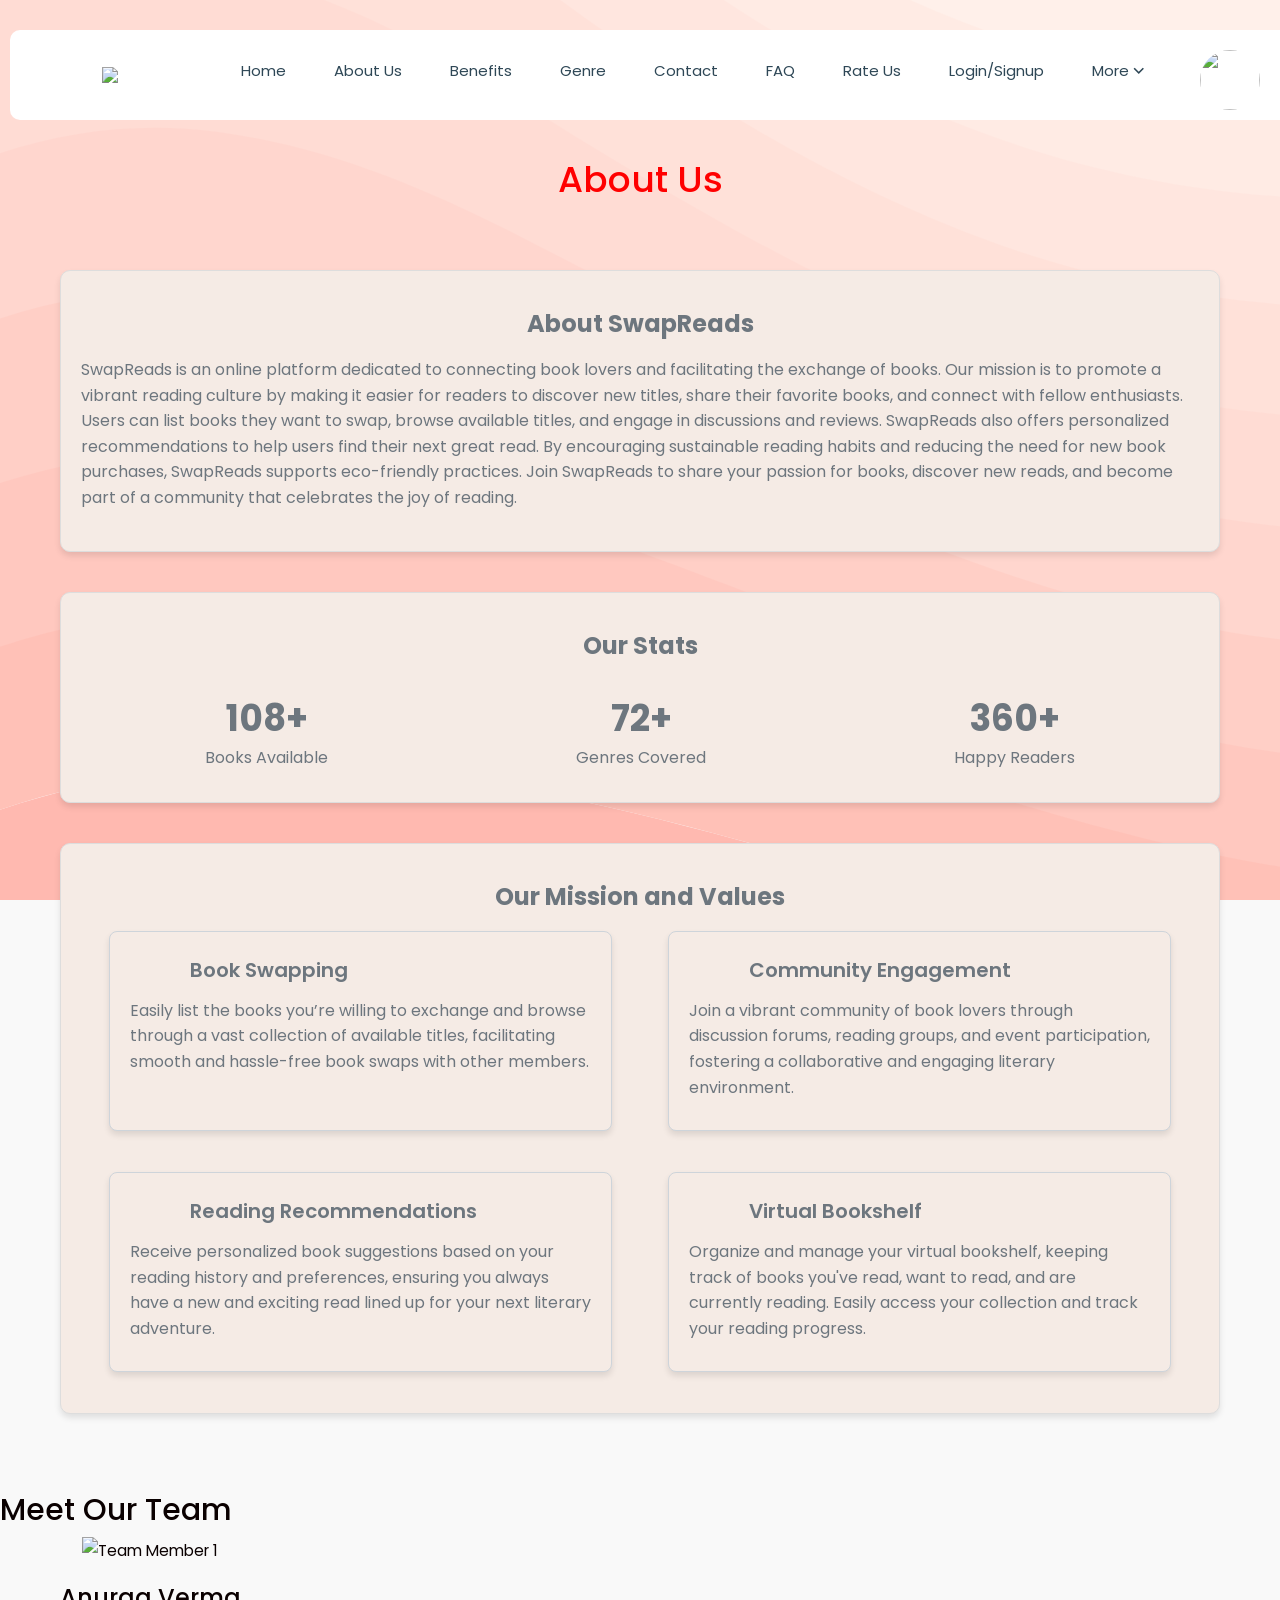
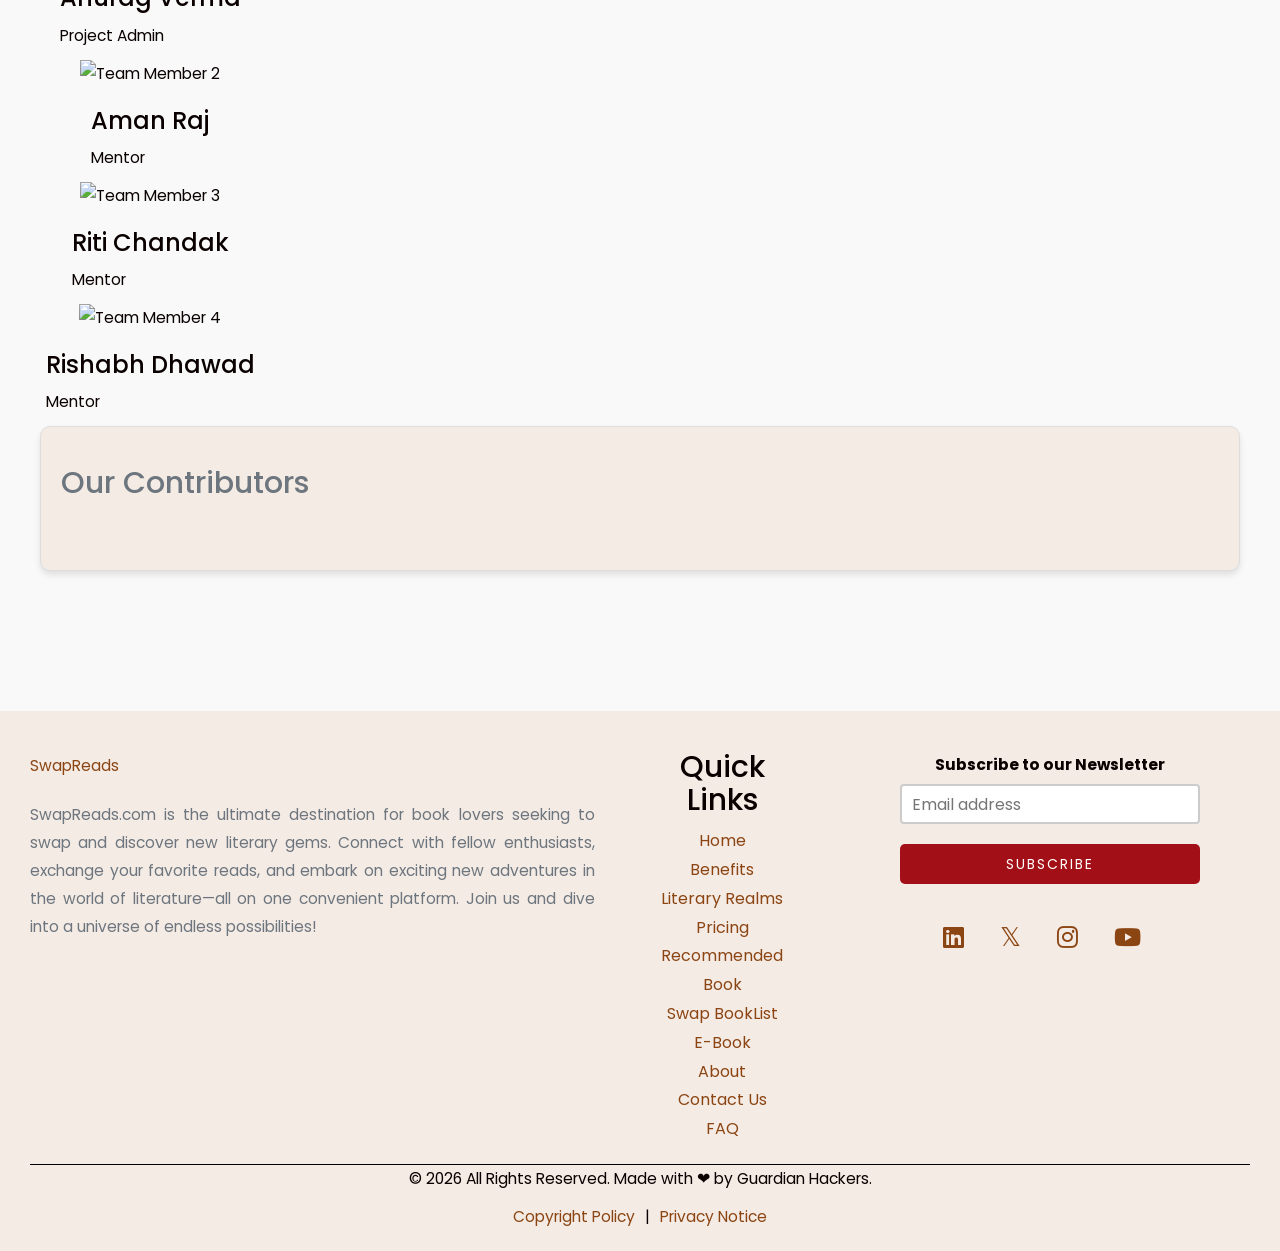
==== assets/html/about.html @ 1189ae85 "Merge branch 'anuragverma108:main' into fix" ====
<!DOCTYPE html>
<html lang="en">

<head>
  <meta charset="UTF-8">
  <meta name="viewport" content="width=device-width, initial-scale=1.0">
  <link rel="icon" type="image/png" sizes="32x32" href="../favicon_package_v0.16/favicon-32x32.png">
  <link rel="icon" type="image/png" sizes="16x16" href="../favicon_package_v0.16/favicon-16x16.png">
  <link rel="stylesheet" href="https://maxcdn.bootstrapcdn.com/bootstrap/3.4.1/css/bootstrap.min.css" />
  <link href="https://fonts.googleapis.com/css2?family=Philosopher:wght@400;700&family=Poppins:wght@400;500;600&display=swap" rel="stylesheet" />
  <link rel="stylesheet" href="assets/css/test-style.css">
  <link rel="apple-touch-icon" sizes="180x180" href="../favicon_package_v0.16/apple-touch-icon.png">
  <link rel="icon" type="image/png" sizes="32x32" href="../favicon_package_v0.16/favicon-32x32.png">
  <link rel="icon" type="image/png" sizes="16x16" href="../favicon_package_v0.16/favicon-16x16.png">
  <link rel="manifest" href="../favicon_package_v0.16/site.webmanifest">
  <link rel="mask-icon" href="../favicon_package_v0.16/safari-pinned-tab.svg" color="#5bbad5">
  <link rel="stylesheet" href="https://cdnjs.cloudflare.com/ajax/libs/font-awesome/6.0.0-beta3/css/all.min.css">
  <!-- <link rel="stylesheet" href="../css/login.css" /> -->
  <link rel="stylesheet" href="../css/style.css">

  <link rel="stylesheet" href="../css/aboutus.css">
  <link href="https://fonts.googleapis.com/icon?family=Material+Icons" rel="stylesheet">

  <link rel="stylesheet" href="./assets/css/MenuClick.css">

  <script src="https://maxcdn.bootstrapcdn.com/bootstrap/3.4.1/js/bootstrap.min.js"></script>
  <script src="../js/script.js" defer></script>
  <script src="../js/scroll-reveal.js"></script>
  <script type="module" src="https://unpkg.com/ionicons@5.5.2/dist/ionicons/ionicons.esm.js"></script>
  <script nomodule src="https://unpkg.com/ionicons@5.5.2/dist/ionicons/ionicons.js"></script>
  <link rel="stylesheet" href="../css/styles.css">
  <title>About Us</title>
  
  <style>
    body {
      font-family: 'Poppins', sans-serif;
      background-color: #f9f9f9;

      color: #0a0000;

      /* color: #f5f1f1; */

      margin: 0;
      padding: 0;
    }

    .container {
      max-width: 1200px;
      margin: 0 auto;
      padding: 20px;
    }

    .about {
      background-color: var(--seashell);
      border-radius: 10px;
      box-shadow: 0 4px 6px rgba(0, 0, 0, 0.1);
      border: 1px solid #ddd;
      padding: 20px;
      margin-bottom: 40px;
    }

    .about h2 {
      color: var(--sonic-silver);
      font-size: 24px;
      font-weight: bold;
      margin-bottom: 20px;
      text-align: center;
    }

    .about p {
      color: var(--sonic-silver);
      font-size: 16px;
      line-height: 1.6;
      margin-bottom: 20px;
    }

    .stats-box {
      background-color: var(--seashell);
      border-radius: 10px;
      box-shadow: 0 4px 6px rgba(0, 0, 0, 0.1);
      border: 1px solid #ddd;
      padding: 20px;
      margin-bottom: 40px;
    }

    .stats-box h2 {
      color: var(--sonic-silver);
      font-size: 24px;
      font-weight: bold;
      margin-bottom: 20px;
      text-align: center;
    }

    .stats {
      display: flex;
      justify-content: space-around;
      margin-top: 20px;
    }

    .stat {

      text-align: center;
    }

    .stat h3 {
      color: var(--sonic-silver);
      font-size: 36px;
      font-weight: bold;
      margin-bottom: 5px;
    }

    .stat p {
      color: var(--sonic-silver);
      font-size: 16px;
    }

    .mission-values {
      background-color: var(--seashell);
      border-radius: 10px;
      box-shadow: 0 4px 6px rgba(0, 0, 0, 0.1);
      border: 1px solid #ddd;
      padding: 20px;
      margin-bottom: 40px;
    }

    .mission-values h2 {
      color: var(--sonic-silver);
      font-size: 24px;
      font-weight: bold;
      margin-bottom: 20px;
      text-align: center;
    }

    .about-us-heading {
      text-align: center;
      margin-bottom: 5rem;
      margin-top: 160px;
      /* Adjust this value to position it below the header */
      color: red;

    }


    .about-us-block {
      display: flex;
      justify-content: space-around;
      margin-top: 20px;
    }

    .about-us-community,
    .about-us-product,
    .about-us-event,
    .about-us-location {
      background-color: var(--seashell);
      border: 1px solid rgba(206, 212, 218, 1);
      border-radius: 8px;
      padding: 20px;
      width: 45%;
      box-shadow: 0 4px 6px rgba(0, 0, 0, 0.1);
      margin-bottom: 21px;
    }

    .about-us-blk-text {
      color: var(--sonic-silver);
      font-size: 20px;
      font-weight: 600;
      margin-bottom: 10px;
    }

    .about-us-blk-para {
      color: var(--sonic-silver);
      font-size: 16px;
      line-height: 1.6;
    }
    .switch-label {
    /* right: 0.5rem; */
    left: 8.0rem;
    top: 0.5rem;
    position: relative;
    width: 40px;
    height: 30px;
    background-color: #ccc;
    border-radius: 20px;
    cursor: pointer;
    display: flex;
    align-items: center;
    justify-content: center;
    padding: 0 5px;
    box-shadow: 0 4px 6px rgba(0, 0, 0, 0.1);
    transition: background-color 0.5s ease;
    }
    .switch-label .sun-icon,
    .switch-label .moon-icon {
      font-size: 19spx;
      position: absolute;
      cursor: pointer;
      top: 50%;
      transform: translateY(-50%);
      transition: opacity 0.5s ease, color 0.5s ease;
    }

    .switch-label .sun-icon {
      color: #f39c12;
      left: 2px;
    }

    .switch-label .moon-icon {
      color: #bdc3c7;
      opacity: 0;
      left: 5px;
    }

    /* Switch Button */
    .switch-button {
      position: absolute;
      top: 3px;
      left: 3px;
      width: 25px;
      height: 25px;
      background-color: #fff;
      border-radius: 50%;
      box-shadow: 0 4px 8px rgba(0, 0, 0, 0.15);
      transition: transform 0.5s ease, background-color 0.5s ease;
    }

    /* Checkbox Checked State */
    .switch-checkbox:checked+.switch-label {
      background-color: #34495e;
    }

    .switch-checkbox:checked+.switch-label .sun-icon {
      opacity: 0;
    }

    .switch-checkbox:checked+.switch-label .moon-icon {
      opacity: 1;
    }

    .switch-checkbox:checked+.switch-label .switch-button {
      transform: translateX(13px);
      /* background-color: #34495e; */
    }

    .team-member{
      width: 300px;
      display: flex;
      flex-direction: column;
      align-items: center;
      justify-content: center;
      
    }

    #progressBar {
      position: fixed;
      top: 0;
      left: 0;
      width: 0%;
      height: 5px;
      background-color: #ff2525;
      z-index: 99;
    }
   
    .action .profile img {
    position: absolute;
    top: 0;
    left: 0;
    width: 100%;
    height: 100%;
    object-fit: cover;
    z-index: 1;
}
* {
    margin: 0;
    padding: 0;
    font-family: "Poppins", sans-serif;
}
.action .profile {
    position: relative;
    width: 60px;
    height: 60px;
    border-radius: 50%;
    overflow: hidden;
    cursor: pointer;
}


  </style>
</head>

<body>


  <header class="header header-anim" data-header>

    <div class="container">

      <nav class="navbar nav_activated" data-navbar>

        <ul class="navbar-list">
          <a href="../../index.html" onclick="lenis.scrollTo('index.html');" class="logo" style="display:flex;">
            <img src="../images/final.png" class="logopic" style="width:100px;">
          </a>
            <li class="navbar-item">
              <a href="../../index.html" class="navbar-link" data-nav-link><i class="ri-home-fill"></i> Home</a>
            </li>
            <li class="navbar-item">
              <a href="./about.html"  class="navbar-link" data-nav-link><i
                  class="ri-home-fill"></i> About Us </a>
            </li>
            <li class="navbar-item">
              <a href="../../index.html#benefits" class="navbar-link" data-nav-link><i class="ri-bar-chart-fill"></i>
                Benefits</a>
            </li>

            <li class="navbar-item">
              <a href="../../index.html#genre" onclick="lenis.scrollTo('#genre')" class="navbar-link" data-nav-link><i
                  class="ri-bar-chart-fill"></i> Genre</a>

            </li>

            <li class="navbar-item">
              <a href="../../index.html#contact" onclick="lenis.scrollTo('#contact')" class="navbar-link"
                data-nav-link><i class="ri-customer-service-2-fill"></i> Contact</a>
            </li>
            <li class="navbar-item">
              <a href="../../index.html#faq" onclick="lenis.scrollTo('#contact')" class="navbar-link"
                data-nav-link><i class="ri-customer-service-2-fill"></i> FAQ</a>
            </li>

            <li class="navbar-item">
              <a href="rate.html" onclick="openRateUsModal(); return false;" class="navbar-link">Rate Us</a>
            </li>
            <li class="navbar-item" id="logout-r">
              <a href="../html/login.html" class="navbar-link">Login/Signup</a>
            </li>


            <li class="navbar-item dropdown" id="more-dropdown">
              <a href="#" class="navbar-link" id="more-link">More
                <svg class="dropdown-arrow" xmlns="http://www.w3.org/2000/svg" width="1.3em" height="1.3em"
                  viewBox="0 0 24 24">
                  <path fill="currentcolor" d="m12 13.171l4.95-4.95l1.414 1.415L12 16L5.636 9.636L7.05 8.222z" />
                </svg></a>
              <div class="dropdown-menu" id="dropdown-menu">

                <ul class="dropdown-menu-list">
                  <li class="dropdown-menu-item">
                    <a href="../../index.html#chapters" onclick="lenis.scrollTo('#chapters')" class="navbar-link"
                      data-nav-link><i class="ri-medal-fill"></i> Literary Realms</a>
                  </li>
                  <li class="dropdown-menu-item">
                    <a href="../../index.html#pricing" onclick="lenis.scrollTo('#pricing')" class="navbar-link"
                      data-nav-link><i class="ri-price-tag-3-fill"></i> Pricing</a>
                  </li>
                  <li class="dropdown-menu-item">
                    <a href="addremovebook.html" class="navbar-link">Booklist for Swapping</a>
                  </li>
                  <li class="dropdown-menu-item">
                    <a href="book_recommend.html" class="navbar-link" data-nav-link>
                      <i class="ri-customer-service-2-fill"></i> Book Recommendation
                    </a>
                  </li>
                  <li class="dropdown-menu-item">
                    <a href="freeBooks.html" onclick="lenis.scrollTo('#E-books')" class="navbar-link" data-nav-link><i
                        class="ri-price-tag-3-fill"></i>Free E-books</a>
                  </li>
                  <li class="dropdown-menu-item">
                    <a href="./read_later.html" class="navbar-link" data-nav-link><i class="ri-price-tag-3-fill"></i>Read Later</a>
                  </li>
                  <li class="dropdown-menu-item">
                    <a href="about.html" class="navbar-link">About</a>
                  </li>
                </ul>
              </div>
            </li>
            <!-- <div class="action">
              <div class="profile" onclick="menuToggle();">
                <img src="../images/avatar.jpg">
              </div> -->
              <!-- <div class="menu">
                <h3>XYZ<br /><span>Book Lover</span></h3>
                <ul>
                  <li>
                    <img src="./assets/images/user.jpg" /><a href="#">My profile</a>
                  </li>
                  <li>
                    <img src="./assets/images/edit profile.jpg" /><a href="#">Edit profile</a>
                  </li>
                  <li>
                    <img src="./assets/images/inbox.png" /><a href="#">Inbox</a>
                  </li>
                  <li>
                    <img src="./assets/images/settings.png" /><a href="#">Setting</a>
                  </li>
                  <li><img src="./assets/images/help.png" /><a href="#">Help</a></li> -->
                  <!-- <li>
                    <img src="./assets/images/logout.png" /><a href="#">Logout</a>
                  </li>
                </ul>
                </div>
                </div>
                <script>
                  function menuToggle() {
                    const toggleMenu = document.querySelector(".menu");
                    toggleMenu.classList.toggle("active");
                  }
                </script> -->
            <!-- Google Translate Element -->
            <!-- <li class="navbar-item">
              <div id="google_element"></div>
            </li> -->
          <!-- </ul>
        </nav> -->
  
      <!-- <script src="http://translate.google.com/translate_a/element.js?cb=loadGoogleTranslate"></script>
      <script>
        function loadGoogleTranslate() {
          new google.translate.TranslateElement({
            pageLanguage: 'en'
          }, 'google_element');
        }
      </script> -->
      <script>
        let lastScrollTop = 0;
  
        function onScroll() {
            let currentScroll = window.pageYOffset || document.documentElement.scrollTop;
            const header = document.querySelector('.header');
  
            if (currentScroll > lastScrollTop) {
                header.classList.add('hidden');
            } else {
                header.classList.remove('hidden');
            }
            lastScrollTop = currentScroll <= 0 ? 0 : currentScroll; // For Mobile or negative scrolling
        }
  
  
    window.addEventListener("scroll", onScroll);
  </script>

            <!-- Google Translate Element -->
            <!-- <li class="navbar-item">
              <div id="google_element"></div>
            </li> -->
      </nav>
      <div class="switch-container"><br>
        <input type="checkbox" id="switch" class="switch-checkbox">
          <label for="switch" class="switch-label">
            <div class="switch-button">
              <span class="material-icons sun-icon">wb_sunny</span>
              <span class="material-icons moon-icon">brightness_2</span>
            </div>
          </label>
      </div>
      <div class="action">
        <div class="profile" style="position: absolute;right: 3rem;top: 2.0rem;"   onclick="menuToggle();">
          <img src="../images/avatar.jpg">
        </div>
      <!-- <script src="https://translate.google.com/translate_a/element.js?cb=loadGoogleTranslate"></script>
      <script>
        function loadGoogleTranslate() {
          new google.translate.TranslateElement({
            pageLanguage: 'en'
          }, 'google_element');
        }
      </script> -->

      <!-- <button class="nav-toggle-btn" aria-label="toggle menu" data-nav-toggler>
        <ion-icon name="menu-outline" aria-hidden="true" class="md hydrated open"></ion-icon>

        <ion-icon name="close-outline" aria-hidden="true" class="md hydrated close"></ion-icon>
      </button> -->

    <!-- </div> -->
   
  </header>
 
<!-- Progress bar -->
  <div id="progressBar"></div>

  <script>
    window.onscroll = function() {
      var winScroll = document.body.scrollTop || document.documentElement.scrollTop;
      var height = document.documentElement.scrollHeight - document.documentElement.clientHeight;
      var scrolled = (winScroll / height) * 100;
      document.getElementById("progressBar").style.width = scrolled + "%";
    };
  </script>
  <!-- Progress bar close -->
   
  <div id="about-us">
    <h1 class="about-us-heading">About Us</h1>
    <div class="container">
      <section class="about">

        <h2>About SwapReads</h2>
        <p >
          SwapReads is an online platform dedicated to connecting book lovers and facilitating the exchange of books. Our mission is to promote a vibrant reading culture by making it easier for readers to discover new titles, share their favorite books, and connect with fellow enthusiasts. Users can list books they want to swap, browse available titles, and engage in discussions and reviews. SwapReads also offers personalized recommendations to help users find their next great read. By encouraging sustainable reading habits and reducing the need for new book purchases, SwapReads supports eco-friendly practices. Join SwapReads to share your passion for books, discover new reads, and become part of a community that celebrates the joy of reading.
        </p>
      </section>
      <section class="stats-box">
        <div class="stats-container">
          <h2 >Our Stats</h2>
          <div class="stats">
            <div class="stat">
              <h3 id="stat1">0</h3>
              <p  >Books Available</p>
            </div>
            <div class="stat">
              <h3 id="stat2">0</h3>
              <p >Genres Covered</p>
            </div>
            <div class="stat">
              <h3 id="stat3">0</h3>
              <p >Happy Readers</p>
            </div>
          </div>
        </div>

      </section>
      
      <section class="mission-values">
        <h2 >Our Mission and Values</h2>
        <div class="about-us-block">
          <div class="about-us-community">
            <div style="display: flex; align-items: center; gap: 1rem;">
              <img id="community-img" src="../images/book.png" alt=""
                style="margin-left: 1rem; margin-top: 1rem; width: 4rem;">
              <div class="about-us-blk-text">Book Swapping</div>
            </div>
            <p class="about-us-blk-para" >Easily list the books you’re willing to exchange and browse through a vast
              collection of available titles, facilitating smooth and hassle-free book swaps with other members.</p>
          </div>
          <div class="about-us-product">
            <div style="display: flex; align-items: center; gap: 1rem;">
              <img id="product-img" src="../images/community.png" alt=""
                style="margin-left: 1rem; margin-top: 1rem; width: 4rem;">
              <div class="about-us-blk-text">Community Engagement</div>
            </div>
            <p class="about-us-blk-para">Join a vibrant community of book lovers through discussion forums, reading
              groups,
              and event participation, fostering a collaborative and engaging literary environment.</p>
          </div>
        </div>
        <div class="about-us-block">
          <div class="about-us-location">
            <div style="display: flex; align-items: center; gap: 1rem;">
              <img id="location-img" src="../images/read.png" alt=""
                style="margin-left: 1rem; margin-top: 1rem; width: 4rem;">
              <div class="about-us-blk-text"">Reading Recommendations</div>
            </div>
            <p class="about-us-blk-para">Receive personalized book suggestions based on your reading history and
              preferences, ensuring you always have a new and exciting read lined up for your next literary adventure.
            </p>
          </div>
          <div class="about-us-event">
            <div style="display: flex; align-items: center; gap: 1rem;">
              <img id="event-img" src="../images/bookshelf.png" alt=""
                style="margin-left: 1rem; margin-top: 1rem; width: 4rem;">
              <div class="about-us-blk-text"">Virtual Bookshelf</div>
            </div>
            <p class="about-us-blk-para"">Organize and manage your virtual bookshelf, keeping track of books you've read,
              want to read, and are currently reading. Easily access your collection and track your reading progress.
            </p>
          </div>
        </div>
    </div>
    </section>
    <section class="team">
      <h2>Meet Our Team</h2>
      <div class="team-cards">
        <!-- Team member cards will go here -->
        <div class="team-member" data-tilt>
          <img src="../images/pic1.jpeg" alt="Team Member 1">
          <div class="member-info">
            <h3>Anurag Verma</h3>
            <p>Project Admin</p>
          </div>
        </div>
        <div class="team-member">
          <img src="../images/pic2.jpeg" alt="Team Member 2">
          <div class="member-info">
            <h3>Aman Raj</h3>
            <p>Mentor</p>
          </div>
        </div>
        <div class="team-member">
          <img src="../images/pic3.jpeg" alt="Team Member 3">
          <div class="member-info">
            <h3>Riti Chandak</h3>
            <p>Mentor</p>
          </div>
        </div>
        <div class="team-member">
          <img src="../images/pic4.jpeg" alt="Team Member 4">
          <div class="member-info">
            <h3>Rishabh Dhawad</h3>
            <p>Mentor</p>
          </div>
        </div>
        <!-- Add more team member cards as needed -->
      </div>
    </section>

    </head>

    <body>
      <section class="contributors">
        <h2>Our Contributors</h2>
        <div class="contributor-cards" id="contributor-cards">
          <!-- Contributor cards will be inserted here -->
        </div>
        <div class="pagination" id="pagination" >
          <!-- Pagination buttons will be inserted here -->
        </div>
      </section>

    <style>
      .contributors {
        margin: 0 auto;
        background: var(--seashell);
        border-radius: 10px;
        padding: 20px;
        box-shadow: 0 4px 6px rgba(0, 0, 0, 0.1);
        border: 1px solid #ddd;
        max-width: 1200px;
      }

      .contributor-cards {
        display: flex;
        flex-wrap: wrap;
        justify-content: center;
      }

      .contributor-member {
        color: var(--sonic-silver);
        text-align: center;
        background-color: var(--seashell);
        border: 1px solid #ddd;
        border-radius: 10px;
        padding: 20px;
        box-shadow: 0 4px 6px rgba(0, 0, 0, 0.1);
        transition: transform 0.3s ease, box-shadow 0.3s ease;
        max-width: 250px;
        margin: 10px;
        flex: 1 1 calc(33.333% - 40px);
        box-sizing: border-box;
      }

      .contributor-member:hover {
        scale: 1.1;
        box-shadow: 0 8px 12px rgba(0, 0, 0, 0.2);
        transition: transform 0.3s ease, box-shadow 0.3s ease;
      }

      .contributor-member img {
        width: 100px;
        height: 100px;
        border-radius: 50%;
        display: block;
        margin: 0 auto 10px auto;
      }
      .contributors h2{
        color: var(--sonic-silver);
      }
      .contributor-member h3 {
        font-size: 1rem;
        margin: 10px 0 5px;
      }

      .contributor-member p {
        font-size: 0.9rem;
        margin: 0;
      }

      .pagination {
        display: flex;
        justify-content: center;
        margin-top: 20px;
      }

      .pagination button {
        color: var(--old-rose);
        margin: 0 5px;
        padding: 10px 15px;
        border: 1px solid transparent;
        background-color: transparent;
        cursor: pointer;
      }
      body.dark-mode .pagination button {
        background-color: #333; 
        color: #fff; 
        border: 1px solid #444; 
    }
    body.dark-mode .pagination button:hover {
        background-color: #0056b3;
        color: #fff; 
    }
      .pagination button.active {
        background-color:transparent;
        text-decoration: underline;
        font-size:x-large;
      }
/* General styles for the about-us-block divs */
.about-us-block > div {
    transition: transform 0.3s, box-shadow 0.3s;
    cursor: pointer;
  }
  .about-us-block > div:hover {
    transform: scale(1.05);
    box-shadow: 0 4px 8px rgba(0, 0, 0, 0.1);
    cursor: pointer;
  }
  .about-us-block > div:hover img {
    filter: brightness(1.2);
  }
  .about-us-block > div:hover .about-us-blk-text {
    color:#d26d6d;
  }
  .about-us-block > div:hover .about-us-blk-para {
    color:var(--sonic-silver); 
  }
    </style>

<footer>
  <div class="foot-top">
    <div class="foot-left">

      <div class="desc">
<!--google translate-->
        <div id="google_translate_element"></div>

        <script type="text/javascript">
            function googleTranslateElementInit() {
                new google.translate.TranslateElement(
                    {pageLanguage: 'en'},
                    'google_translate_element'
                );
            }
        </script>

        <script type="text/javascript"
                src=
    "https://translate.google.com/translate_a/element.js?
    cb=googleTranslateElementInit">
        </script>
        <div><a href="#" class="logo">SwapReads</a></div>
        <div>
          <p style="text-align: justify; " class="description">SwapReads.com is the ultimate destination for book
            lovers
            seeking to swap and

            discover new literary gems.
            Connect with fellow enthusiasts, exchange your favorite reads, and embark on exciting new adventures in
            the
            world of literature—all on one convenient platform. Join us and dive into a universe of endless
            possibilities!
          </p>
        </div>

      </div>
    </div>
    <div class="foot-middle">
      <h2>Quick Links</h2>
      <div id="quicklinks">
        <div>
        <ul>
          <li class="foot-quick"><a href="index.html" onclick="lenis.scrollTo('#home')">Home</a></li>
          <li class="foot-quick"><a href="../../index.html#benefits" onclick="lenis.scrollTo('#benefits')">Benefits</a></li>
          <li class="foot-quick"><a href="../../index.html#chapters" onclick="lenis.scrollTo('#chapters')">Literary Realms</a></li>
          <li class="foot-quick"><a href="../../index.html#pricing" onclick="lenis.scrollTo('#pricing')">Pricing</a></li>
          <li class="foot-quick"><a href="book_recommend.html"
            onclick="lenis.scrollTo('#contact')">Recommended Book</a></li>
        </ul>
      </div>
      <div>
        <ul>
          <li class="foot-quick"><a href="addremovebook.html" >Swap
              BookList</a></li>
          <li class="foot-quick"><a href="freeBooks.html"
              onclick="lenis.scrollTo('#contact')">E-Book</a></li>
          <li class="foot-quick"><a href="about.html" >About</a>
          </li>
          <li class="foot-quick"><a href="../../index.html#contact" onclick="lenis.scrollTo('#contact')">Contact Us</a></li>
          <li class="foot-quick"><a href="../../index.html#faqq" onclick="lenis.scrollTo('#faqq')">FAQ</a></li>
        </ul>
      </div>
      </div>
    </div>
    <div class="social-icons">
     
      <style>
        .social-icons input[type="email"] {
            border: 2px solid #ccc; /* Gray border */
            border-radius: 4px; /* Rounded corners */
            padding: 10px; /* Inner padding */
            font-size: 16px; /* Font size */
        }
        #confirmationMessage{
            margin-left: 50px;
            font-size: 23px;
            color: rgb(15, 15, 16);
          }
      </style>

<form type="newsletter" onsubmit="return showConfirmationMessage()">
  <label for="newsletter-email" class="newsletter-form">Subscribe to our Newsletter</label>
  <div class="row-flex">
      <!-- Email input -->
      <input type="email" id="newsletter-email" name="email" placeholder="Email address"
             pattern="[a-zA-Z0-9._%+-]+@[a-zA-Z0-9.-]+\.[a-zA-Z]{2,}\.com$"
             title="Please enter a valid email address that ends with '.com'" required>
      <input type="submit" value="Subscribe" name="subscribe" class="subscribe-btn" id="subs_btn">
  </div>
</form>
<div id="confirmationMessage" style="display: none;">Thank you for subscribing!</div>

<script>
function showConfirmationMessage() {
  var confirmationMessage = document.getElementById("confirmationMessage");
  confirmationMessage.style.display = "block";

  return false;
}
</script>
    
      
      <div class="icons">
        <a href="https://www.linkedin.com/in/anurag-verma-b91417253/">
          <div class="icon">
            <i class="fab fa-linkedin" title="linkedin" style="cursor: pointer;"></i>
          </div>
        </a>

        <a href="https://x.com/anuragverma_108">
          <div class="icon">
            <i class="fab fa-twitter" title="X"style="cursor: pointer;"></i>
          </div>
        </a>

        <a href="#">
          <div class="icon">
            <i class="fab fa-instagram" title="Instagram"style="cursor: pointer;"></i>
          </div>
        </a>
        

        <a href="https://www.youtube.com/@anuragbytes" title="YouTube">
          <div class="icon">
            <i class="fab fa-youtube" style="cursor: pointer;"></i>
          </div>
        </a>
       
      </div>
     

      <div id="back-to-top-container" onclick="lenis.scrollTo('#home')" class="right">
        <div class="circle1">
          <svg id="back-to-top" xmlns="http://www.w3.org/2000/svg" width="30" height="30" fill="currentColor"
            class="bi bi-arrow-up-circle-fill" viewBox="0 0 16 16">
            <path
              d="M16 8A8 8 0 1 0 0 8a8 8 0 0 0 16 0m-7.5 3.5a.5.5 0 0 1-1 0V5.707L5.354 7.854a.5.5 0 1 1-.708-.708l3-3a.5.5 0 0 1 .708 0l3 3a.5.5 0 0 1-.708.708L8.5 5.707z" />
          </svg>
        </div>
      </div>
      
    </div>
  </div>

      


  <!-- adding privacy policy and copyright popup-->
  <div style="text-align: center; align-items: center;">
    <p style="text-align: center">
      &copy;
      <script>document.write(new Date().getFullYear())</script> All Rights Reserved. Made with ❤ by Guardian Hackers.
    </p>
    <div class="row-copy">

  
    <a href="#" id="copyrightPolicyLink">Copyright Policy</a> |
    <a href="#" id="privacyNoticeLink">Privacy Notice</a>
  </div>
  </div>
  
  <!-- Copyright Policy Modal -->
  <div id="copyrightPolicyModal" class="modal">
    <div class="modal-content">
      <span class="close" id="closeCopyright">&times;</span>
      <h1>Copyright Policy</h1>
      <p>Welcome to SwapReads. Here is our copyright policy:</p>
      <ul>
        <li>All content on this website is owned by SwapReads unless otherwise stated.</li>
        <li>You may not reproduce, distribute, or use the content without prior written permission.</li>
        <li>Users may download and print content for personal use only.</li>
        <li>Unauthorized use of any content may violate copyright, trademark, and other laws.</li>
        <li>If you believe your copyrighted work is being infringed upon, please contact us with detailed information.</li>
      </ul>
    </div>
  </div>
  
  <!-- Privacy Notice Modal -->
  <div id="privacyNoticeModal" class="modal">
    <div class="modal-content">
      <span class="close" id="closePrivacy">&times;</span>
      <h1>Privacy Notice</h1>
      <p>Welcome to SwapReads. Here is our privacy notice:</p>
      <ul>
        <li>We collect personal information when you register, buy, or sell books.</li>
        <li>We use this information to provide and improve our services.</li>
        <li>We do not share your personal information with third parties without your consent.</li>
        <li>We take reasonable measures to protect your data from unauthorized access.</li>
        <li>You can contact us to update or delete your personal information.</li>
        <li>By using our site, you consent to our privacy practices.</li>
      </ul>
    </div>
  </div>
  
  <script>
    // Get the modal elements
    var copyrightModal = document.getElementById("copyrightPolicyModal");
    var privacyModal = document.getElementById("privacyNoticeModal");
  
    // Get the link elements
    var copyrightLink = document.getElementById("copyrightPolicyLink");
    var privacyLink = document.getElementById("privacyNoticeLink");
  
    // Get the <span> elements that close the modals
    var closeCopyright = document.getElementById("closeCopyright");
    var closePrivacy = document.getElementById("closePrivacy");
  
    // When the user clicks the link, open the modal 
    copyrightLink.onclick = function() {
      copyrightModal.style.display = "block";
    }
    privacyLink.onclick = function() {
      privacyModal.style.display = "block";
    }
  
    // When the user clicks on <span> (x), close the modal
    closeCopyright.onclick = function() {
      copyrightModal.style.display = "none";
    }
    closePrivacy.onclick = function() {
      privacyModal.style.display = "none";
    }
</script>
  
    <!-- // When the user clicks anywhere outside of the modal, close it
    window.onclick = function(event) {
      if (event.target == copyrightModal) {
        copyrightModal.style.display = "none";
      }
      if (event.target == privacyModal) {
        privacyModal.style.display = "none";
      }
    }
  </script> -->
</footer>
<script>
  // Function to animate counting from 0 to a target number
  function countUp(target, elementId) {
    let count = 0;
    const increment = target / 100; // Increment by a fraction of the target number
    const interval = setInterval(() => {
      count += increment;
      document.getElementById(elementId).textContent = Math.round(count) + "+"; // Add the "+" sign
      // Stop the interval when count reaches or exceeds the target number
      if (count >= target) {
        clearInterval(interval);
        document.getElementById(elementId).textContent = target + "+"; // Ensure final value is exact with the "+"
        // Start counting animation again after a delay
        setTimeout(() => {
          countUp(target, elementId);
        }, 3000); // Delay before restarting the animation (adjust as needed)
      }
    }, 20); // Adjust interval speed as needed
  }

  // Start counting animation for each stat
  countUp(150, 'stat1'); // Example target number for stat 1
  countUp(100, 'stat2'); // Example target number for stat 2
  countUp(500, 'stat3'); // Example target number for stat 3
  // JavaScript for hover effects
  document.querySelectorAll('.about-us-community').forEach(function (element) {
    element.addEventListener('mouseover', function () {
      element.querySelector('img').src = '../images/bookhover.png';
    });
    element.addEventListener('mouseleave', function () {
      element.querySelector('img').src = '../images/book.png';
    });
  });
  document.querySelectorAll('.about-us-event').forEach(function (element) {
    element.addEventListener('mouseover', function () {
      element.querySelector('img').src = '../images/bookshelfhover.png';
    });
    element.addEventListener('mouseleave', function () {
      element.querySelector('img').src = '../images/bookshelf.png';
    });
  });
  document.querySelectorAll('.about-us-product').forEach(function (element) {
    element.addEventListener('mouseover', function () {
      element.querySelector('img').src = '../images/communityhover.png';
    });
    element.addEventListener('mouseleave', function () {
      element.querySelector('img').src = '../images/community.png';
    });
  });
  document.querySelectorAll('.about-us-location').forEach(function (element) {
    element.addEventListener('mouseover', function () {
      element.querySelector('img').src = '../images/readhover.png';
     });
    element.addEventListener('mouseleave', function () {
      element.querySelector('img').src = '../images/read.png';
    });
  });
  //Custom Cursor

   const coords = { x: 0, y: 0 };
   const circles = document.querySelectorAll(".circle");
   const colors = [
     "#ffb56b",
     "#fdaf69",
     "#f89d63",
     "#f59761",
     "#ef865e",
     "#ec805d",
     "#e36e5c",
     "#df685c",
     "#d5585c",
     "#d1525c",
     "#c5415d",
     "#c03b5d",
     "#b22c5e",
     "#ac265e",
     "#9c155f",
     "#950f5f",
     "#830060",
     "#7c0060",
     "#680060",
     "#60005f",
     "#48005f",
     "#3d005e"
   ];

        circles.forEach(function (circle, index) {
          circle.x = 0;
          circle.y = 0;
          circle.style.backgroundColor = colors[index % colors.length];
        });

        window.addEventListener("mousemove", function (e) {
          coords.x = e.clientX;
          coords.y = e.clientY;

        });

        function animateCircles() {

          let x = coords.x;
          let y = coords.y;

          circles.forEach(function (circle, index) {
            circle.style.left = x - 12 + "px";
            circle.style.top = y - 12 + "px";

            circle.style.scale = (circles.length - index) / circles.length;

            circle.x = x;
            circle.y = y;

            const nextCircle = circles[index + 1] || circles[0];
            x += (nextCircle.x - x) * 0.3;
            y += (nextCircle.y - y) * 0.3;
          });

          requestAnimationFrame(animateCircles);
    }
  animateCircles();

        // Function to toggle dark mode
        function toggleDarkMode() {
          const isDarkMode = isDarkModePreferred();
          setDarkModePreference(!isDarkMode);
          applyDarkModePreference();
        }
        // Function to apply dark mode preference
        function applyDarkModePreference() {
          const isDarkMode = isDarkModePreferred();
          if (isDarkMode) {
            document.body.classList.add('dark-mode');
            document.getElementById('theme-icon').src = './assets/images/icons8-sun.svg';
          } else {
            document.body.classList.remove('dark-mode');
            document.getElementById('theme-icon').src = './assets/images/moon_solid.svg';
          }
        }
        // Function to set dark mode preference
        document.addEventListener('DOMContentLoaded', () => {
        const currentTheme = localStorage.getItem('theme');
        const switchCheckbox = document.getElementById('switch'); // Define switchCheckbox here
    
        if (switchCheckbox) { // Check if switchCheckbox is not null
          function applyDarkModeStyles() {
            document.body.classList.remove('light-mode');
            document.body.classList.add('dark-mode');
            
          }

          function applyLightModeStyles() {
            document.body.classList.remove('dark-mode');
            document.body.classList.add('light-mode');
          }

          if (currentTheme) {
            if (currentTheme === 'dark-mode') {
              applyDarkModeStyles();
              switchCheckbox.checked = true;
            } else {
              applyLightModeStyles();
            }
          }

          switchCheckbox.addEventListener('change', () => {
            if (switchCheckbox.checked) {
              applyDarkModeStyles();
              localStorage.setItem('theme', 'dark-mode');
            } else {
              applyLightModeStyles();
              localStorage.setItem('theme', 'light-mode');
            }
          });
        } else {
          console.error("Switch checkbox not found!"); // Log an error if switchCheckbox is null
        }
       });
</script>
<script src="https://cdnjs.cloudflare.com/ajax/libs/vanilla-tilt/1.7.0/vanilla-tilt.min.js"></script>

<script>
        document.addEventListener("DOMContentLoaded", function () {
          const backToTopButton = document.getElementById('back-to-top-container');

          function checkButtonVisibility() {
            if (window.innerWidth > 100 && window.scrollY > 100) {
              backToTopButton.style.display = 'block';
            } else {
              backToTopButton.style.display = 'none';
            }
          }

          window.addEventListener('scroll', checkButtonVisibility);
          window.addEventListener('resize', checkButtonVisibility);

          backToTopButton.addEventListener('click', function () {
            window.scrollTo({
              top: 0,
              behavior: 'smooth'
            });
          });
          checkButtonVisibility();
        });
      </script>
<script>
  VanillaTilt.init(document.querySelectorAll(".team-member"), {
    max: 25,
    speed: 400
  });
</script>
      <script>

        // Function for the contributors section

        const owner = 'anuragverma108';
        const repo = 'SwapReads';
        const contributorsPerPage = 8;
        let contributors = [];
        let currentPage = 1;

        async function fetchContributors() {
          const response = await fetch(`https://api.github.com/repos/${owner}/${repo}/contributors`);
          if (!response.ok) {
            console.error('Failed to fetch contributors:', response.statusText);
            return;
          }
          contributors = await response.json();
          displayContributors();
          createPaginationButtons();
        }

        function displayContributors() {
          const container = document.getElementById('contributor-cards');
          container.innerHTML = '';
          const start = (currentPage - 1) * contributorsPerPage;
          const end = start + contributorsPerPage;
          const currentContributors = contributors.slice(start, end);

          currentContributors.forEach(contributor => {
            const card = document.createElement('div');
            card.className = 'contributor-member';
            card.setAttribute('data-tilt','');

            const img = document.createElement('img');
            img.src = contributor.avatar_url;
            img.alt = contributor.login;

            const name = document.createElement('h3');
            name.textContent = contributor.login;

            const contributions = document.createElement('p');
            contributions.textContent = `${contributor.contributions} contributions`;

            card.appendChild(img);
            card.appendChild(name);
            card.appendChild(contributions);
            container.appendChild(card);
          });
        }

        function createPaginationButtons() {
          const paginationContainer = document.getElementById('pagination');
          paginationContainer.innerHTML = '';
          const totalPages = Math.ceil(contributors.length / contributorsPerPage);

          for (let i = 1; i <= totalPages; i++) {
            const button = document.createElement('button');
            button.textContent = i;
            button.classList.add('pagination-button');
            if (i === currentPage) {
              button.classList.add('active');
            }
            button.addEventListener('click', () => {
              currentPage = i;
              displayContributors();
              updatePaginationButtons();
            });
            paginationContainer.appendChild(button);
          }
        }

        function updatePaginationButtons() {
          const buttons = document.querySelectorAll('.pagination-button');
          buttons.forEach(button => {
            button.classList.remove('active');
            if (parseInt(button.textContent) === currentPage) {
              button.classList.add('active');
            }
          });
        }

        fetchContributors();
    </script>
<script>
const navbar=document.querySelector('.navbar'),
NavButton=document.querySelector('.nav-toggle-btn'),
open=document.querySelector('.open'),
close=document.querySelector('.close');
let count=0
NavButton.addEventListener('click',()=>{
      
if(count===0){
navbar.classList.remove('nav_activated')
open.classList.add('close')
close.classList.add('open')
open.classList.remove('open')
close.classList.remove('close')
count++
}
else{
navbar.classList.add('nav_activated')
open.classList.add('open')
close.classList.add('close')
open.classList.remove('close')
close.classList.remove('open')
count=0
}
})
</script>

   </body>
</html>
---- assets/css/login.css ----
:root {
  /*font*/
  --ff-philosopher: 'Philosopher', sans-serif;
  --ff-poppins: 'Poppins', sans-serif;

  /*colors*/
  --chinese-violet_30: hsla(304, 14%, 46%, 0.3);
  --chinese-violet: hsl(304, 14%, 46%);
  --sonic-silver: hsl(206, 11%, 59%);
  --old-rose_30: hsla(357, 37%, 62%, 0.3);
  --ghost-white: hsl(233, 33%, 95%);
  --light-pink: hsl(357, 93%, 84%);
  --light-gray: hsl(0, 0%, 80%);
  --old-rose: hsl(357, 37%, 62%);
  --seashell: hsl(20, 43%, 93%);
  --charcoal: hsl(203, 30%, 26%);
  --white: hsl(0, 0%, 100%);
  --black: rgb(0, 0, 0);
  --old-rose_1: hwb(357 6% 36%);
}

::-webkit-scrollbar-track {
  background: var(--grey-white);
}

::-webkit-scrollbar-thumb {
  background: linear-gradient(
    to bottom,
    hsl(357, 37%, 62%),
    hsl(304, 14%, 46%)
  );
  border-radius: 10px;
}

::-webkit-scrollbar-thumb:hover {
  background: hsl(357, 78%, 73%);
}
body {
  width: 100%;
  height: 100%;
  font-family: var(--ff-philosopher);
  font-size: 4rem;
  /* background-color: #c9acc2; */
  background-color: #ee8d5c;
  display: flex;
  flex-direction: column;
  align-items: center;
  justify-content: space-around;
  position: relative;
  /* gap: 1px; */
}


p {
  font-size: 1rem;
}

.navbar {
  width: 100%;
  background-color: #f5ebe6;
}

.navbar-link {
  text-decoration: none;
}

.navbar-header {
  width: 100%;
  font-family: var(--ff-poppins);
  font-size: 4rem;
  line-height: 1;

  display: block;
  text-decoration-color: #fff;
}
.navbar-header a {
  color: rgb(247, 150, 150);
  font-size: 2rem;
  margin-left: 2rem;
  text-decoration: none;
}

.pass-container{
  position: relative;
}
.fa{
  position: absolute;
  top: 45%;
  right: 10px;
  cursor: pointer;
  font-size: 25px;
}
/* .col-sm-5{
    margin-left:200px;
    align-items: right;
    margin-bottom: 200px;
}
.col-sm-4{
    margin-left: 0px;
}
.loginbox{
    box-sizing: border-box;
    display: block;
}
.form-container {
    background-color: #fff;
    padding: 50px;
    border-radius: 10px;
    box-shadow: 0px 0px 10px rgba(0, 0, 0, 0.1);
    margin: 10px;
}

.form-container h2 {
    margin-top: 0;
}

.form-container input[type="text"],
.form-container input[type="password"],
.form-container button {
    display: block;
    width: 100%;
    margin-bottom: 10px;
    padding: 8px;
}

.form-container button {
    background-color: #007bff;
    color: #fff;
    border: none;
    cursor: pointer;
}

.message {
    color: red;
} */

.form {
	display: flex;
  flex-direction: column;
  justify-content: center;
  gap: 6px;
  padding: 35px;
  margin-top: -30px;
}
#login-form{
  display: flex;
  flex-direction: column;
  justify-content: center;
  align-self: center;
}
.note {
  width: 50%;
  max-width: 600px;
  font-family: var(--ff-philosopher);
  margin-bottom: 4rem;
  position: relative;
  top: 140px;
}

.note h1 {
  font-size: 5rem;
  font-weight: bold;
  color: rgb(247, 150, 150);
  text-align: center;
  font-family: var(--ff-philosopher);
}

.note h2 {
  font-size: 2rem;
  font-weight: bold;
  color: var(--sonic-silver);
  /* color: #4267b2; */
  text-align: center;
  font-family: var(--ff-poppins);
}

.note div {
  padding-top: 2rem;
  font-size: 2.5rem;
  font-weight: 500;
}

.main {
  position: relative;
  display: flex;
  flex-direction: column;
  top: 140px;
  left: 50%;
  bottom: 10%;
  transform: translateX(-50%);
  /* background-color: #240046; */
  background-color: hsl(357, 37%, 62%);
  max-height: 60rem;
  width: 100%;
  max-width: 50rem;
  overflow: hidden;
  border-radius: 2%;
  box-shadow: 0 0 15px 5px #24004628;
  /* margin-bottom: 10rem;
  margin-left: 4rem; */
}


/*checkbox to switch from sign up to login*/
#chk {
  display: none;
}

/*Login*/

#login {
  font-size: medium;
  font-family: var(--ff-poppins);
}

.login {
  position: relative;
  width: 100%;
  height: 100%;
  font-family: var(--ff-poppins);
}

.login label {
  margin: 5% 0 5%;
}

.login input{
  width: 100%;
}

label {
  color: #fff;
  font-size: 3rem;
  justify-content: center;
  display: flex;
  font-weight: bold;
  cursor: pointer;
  transition: 0.5s ease-in-out;
}

input[type="password"]::-webkit-textfield-decoration-container {
  display: none;
}

input[type="password"]::-moz-textfield-decoration-container {
  display: none;
}

input[type="password"]::-ms-clear {
  display: none;
}

input[type="password"]::-ms-reveal {
  display: none;
}


.input {
  width: 100%;
  height: 40px;
  background: #dadada;
  padding: 10px;
  border: none;
  margin-top: 5%;
  outline: none;
  border-radius: 4px;
  font-size: 1.5rem;
}
.input.dark-mode{
  width: 100%;
  height: 40px;
  background: #121212;
  padding: 10px;
  border: none;
  margin-top: 5%;
  outline: none;
  border-radius: 4px;
  font-size: 1.5rem;
}
/* OR separator */
#or {
  display: flex;
  align-items: center;
  justify-content: center;
  color: #ccc;
  font-size: 1.5rem;
  height: 1px;
  margin: 10px 0;
}

#or::before,
#or::after {
  content: "";
  display: block;
  width: 50%;
  height: 1px;
  background-color: #ccc;
}

#or::before {
  margin-right: 10px;
}

#or::after {
  margin-left: 10px;
}

/* Google button */
#google-sign-in {
  width: 50%;
  display: flex;
  align-items: center;
  justify-content: center;
  /* width: 40%; */
  height: 40px;
  font-family: var(--ff-poppins);
  background-color: #fefefe;
  color: #000000;
  border: none;
  border-radius: 2px;
  cursor: pointer;
  font-size: 1.5rem;
  font-weight: bold;
  margin-top: 2px;
  /* margin-left: 132px; */
}
#google-sign-in img {
  margin-left: 10px;
  display: flex;
  align-items: center;
  justify-content: center;
  position: absolute;
  left: 100px;
}

#google-signup {
  display: flex;
  align-items: center;
  justify-content: center;
  width: 40%;
  height: 40px;
  font-family: var(--ff-poppins);
  background-color: #ffffff;
  color: #ff0000;
  border: none;
  border-radius: 100%;
  cursor: pointer;
  font-size: 1.5rem;
  font-weight: bold;
  margin-top: 2px;
}

#google-sign-in:hover {
  background-color: #000000;
  color: #fff;
}


/*Register*/
#register{
  font-size: medium;
  color: var(--old-rose);
  background-color: #eee;
  cursor: pointer;
  margin-top: 60px;
  margin-bottom: 60px;
}

#register:hover {
  background-color: white;
  background-color: var(--old-rose);
}

.register {
  background: #eee;
  width:100%;
  font-family: var(--ff-poppins);
  border-radius: 90% / 10%;
  transform: translateY(0%);
  transition: 0.8s ease-in-out;
  margin-bottom: 45px;
  padding-bottom: 45px;
}
#register{
  color: var(--old-rose);
}
#register:hover {
  color: white;
  background-color: var(--old-rose);
}


.register label {
  color: var(--old-rose);
  margin-top: 1rem;
  transform: scale(0.6);
}

.register label:hover {
  color: #000000;
}

#chk:checked ~ .register {
  transform: translateY(-60%);
}

#chk:checked ~ .register label {
  transform: scale(1);
  /* margin: 5% 0 5%; */
}

#chk:checked ~ .login label {
  transform: scale(0.6);
  margin: 5% 0 5%;
}
/*Button*/
.form button {
  width: 95%;
  height: 40px;
  margin: 12px auto 10%;
  color: #fff;
  background: transparent;
  font-size: 1.5rem;
  font-weight: bold;
  border: none;
  border-radius: 50px;
  cursor: pointer;
  transition: 0.25s ease;
  box-shadow: 1px 1px 10px 3px #24004628;
}

.form button:hover {
  background-color: rgb(255, 255, 255);
  color: #d54b33;
}

.btn-primary {
  background-color: var(--old-rose);
  color: var(--white);
  border-radius: var(--radius-5);
}

.btn-primary:is(:hover, :focus) {
  background-color: var(--chinese-violet);
}

.btn-secondary {
  border: 1px solid var(--old-rose);
  color: var(--old-rose);
  border-radius: var(--radius-5);
}

.btn-secondary:is(:hover, :focus) {
  background-color: var(--old-rose);
  color: var(--white);
}

.close-icon {
  margin-top: 0.5rem;
  padding-left: 92%;
}

#register{
  color: #d54b33;
}

/*-----------------------------------*\
  #FOOTER
\*-----------------------------------*/

.footer-bottom {
  padding-block: 20px;
  border-block-start: 1px solid rgb(169, 166, 166);
  color: hsl(208, 7%, 46%);
  font-size: 1.8rem;
  line-height: 1.8;
  text-align: center;
}

.forget-password {
  font-size: small;
  text-align: center;
  margin: -20px 0 10px;
  color: white;
  font-weight: bold;
}

.forget-password a {
  color: white;
  text-decoration: underline;
}

/* Media queries for responsiveness */
@media (max-width: 768px) {
  body {
    font-size: 2rem;
  }

  .navbar-header {
    font-size: 2rem;
  }

  .main {
    bottom: 0%;
    padding: 0px;
  }

  .note h1 {
    font-size: 2.5rem;
  }

  .main {
    width: 80%;
    height:500px;
  }
  .register{
    width: 100%;
	  margin-top: -30px;
    margin-left: 0%;
    padding-left: 0%;
    margin-bottom: 0px;
    padding-bottom: 45px;
  }
  .register .form label{
    margin-top:0px;
  }
  #email{
    margin-top: 10px;
    margin-bottom: 10px;
  }
  #register{
    margin-top: 20px;
    margin-bottom: 25px;
}
}
/* .register1{
  margin-left: 33%;
} */

.register_link{
  text-align: center;
  color: rgb(247, 150, 150);
  margin-bottom: 10px;
  }
/* .register1{
  margin-left: 33%;
} */

.register_link{
  text-align: center;
  color: rgb(247, 150, 150);
  margin-bottom: 10px;
}

.input-box{
  position: relative;
}

#eyeicon {
    position: absolute;
    top: 69%;
    right: 15px;
    transform: translateY(-50%);
    padding: 5px;
    border-radius: 50%;
    cursor: pointer;
    transition: all 0.3s;
    z-index: 1;
    height: 35px;
    width: 40px;
}

#eyeicon-login {
  position: absolute;
  top: 69%;
  right: 15px;
  transform: translateY(-50%);
  cursor: pointer;
  height: 30px;
  width: 35px;
}

.progress {
    height: 3px !important;
}

.progress-bar-danger {
    background-color: #e90f10;
}
.progress-bar-warning{
    background-color: #ffad00;
}
.progress-bar-success{
    background-color: #02b502;
}

.dark-mode .list-unstyled li {
  color: white;
}

.list-unstyled li{
	font-size: 18px;
}
.fa-circle{
    font-size: 6px;
}
.fa-check{
    color: #02b502;
}
@media (max-width : 796px) {
	.list-unstyled li{
		font-size: 12px;
	}
	/* .form {
		gap:0;
	} */
	#register{
		margin-top: 1px;
	}
	/* #or{
		margin-top: -10px;
	} */
	#google-sign-in{
		width: 80%;
    padding: 20px;
    font-size: 10px;
	}
}

@media (max-width: 480px) {
  .main {
    padding: 0px;
  }
  .input,
  .form button {
    font-size: 0.5rem;
  }
  .register{
    width: 100%;
    margin-left: 0%;
    padding-left: 0%;
    margin-bottom: 0px;
    padding-bottom: 45px;
  }
}

/**
* Dark Mode
*/

body.dark-mode {
  background-color: #1e1c1c;
  height: 100%;
  color: #ffffff;
}

.dark-mode .main{
  background-color: var(--old-rose_1);

}
.dark-mode .note h1{
  color: #e6e6e6;
  color: var(--old-rose_1);
}
.dark-mode.note h2{
  color: #b6b6b6;
}
.dark-mode.navbar{
  background-color: #1e1c1c;
}
.dark-mode#login label {
  color:#e6e6e6;
}
.dark-mode#login{
  background-color: #373737;
}
#login.dark-mode:hover{
  color: var(--old-rose);
}

.register input.dark-mode{
  background-color: #c3c3c3;
}
.dark-mode#register{
  background-color: #373737;
  color: #ededed;
}
#register.dark-mode:hover{
  color: var(--old-rose);
}
.dark-mode .input{
  background: #292626;
}

.register label.dark-mode{
  color:#373737;
}

.social-icons-container {
  display: flex;
  gap: 30px;
  font-family: 'Roboto', sans-serif;
  margin: 32px 0;
  justify-content: center;
}

.social-icons-container a {
  display: flex;
  gap: 8px;
  font-size: 42px;
  text-decoration: none;
  align-items: center;
  width: 38px;
  height: 38px;
  line-height: 0;
  overflow: hidden;
  box-shadow: 0 4px 8px -2px rgba(0, 0, 0, 0.2);
  transition: all 400ms ease;
}

.social-icons-container a:hover {
  width: 138px;
}

.social-icons-container a .name {
  font-size: 16px;
  font-weight: bold;
}

.social-icons-container a:nth-of-type(1) {
  color: #4267b2;
}

.social-icons-container a:nth-of-type(2) {
  color: #1da1f2;
}

.social-icons-container a:nth-of-type(3) {
  color: #e1306c;
}

.social-icons-container a:nth-of-type(4) {
  color: #ff0000;
}
/* login form */
.form button
{
  color: #fbf7f7;   
   background: rgb(143, 55, 84);
   box-shadow: 0 0 10px rgba(143, 55, 84, 0.5);
}
.form button:hover{
  color:white;
  background:black;
}

#google {
  background-color: #db4437; /* Google Red */
  color: white;
  border: none;
  padding: 10px 20px;
  font-size: 1.5rem;
  font-weight: bold;
  border-radius: 5px;
  cursor: pointer;
  transition: background-color 0.3s ease;
  margin: -29px 0 44px 0px;
}

#google:hover {
  background-color: #c1351d; /* Darker shade of Google Red */
}

.option {
  font-size: small;
  color: #000000;
  margin: -47px 0px 32px 0px;
  text-align: center;
}

.list-unstyled {
  list-style-type: none;
  padding: 0;
  margin: 20px 0;
  font-family: Arial, sans-serif;
}

.list-unstyled li {
  display: flex;
  align-items: center;
  margin-bottom: 3px;
  font-size: 1.5rem;
  color: #333;
}

.list-unstyled li i {
  color: black;
  margin-right: 10px;
}

.list-unstyled span {
  display: flex;
  align-items: center;
}

.list-unstyled li span:before {
  content: "\2022";
  color: hsl(357, 37%, 62%);
  font-weight: bold;
  display: inline-block;
  width: 1em;

}

.list-unstyled li:hover {
  color: hsl(357, 37%, 62%);
  transition: color 0.3s ease;
}

.switch-container {
  position: absolute;
  transform: translate(-50%, -50%);
  display: flex;
  align-items: center;
  justify-content: center;
  margin-top: 30px;
  right: -5px;
  top: 15px;
}

/* Hidden Checkbox */
.switch-checkbox {
  display: none;
}

/* Switch Label */
.switch-label {
  position: relative;
  width: 45px;
  height: 30px;
  background-color: #ccc;
  border-radius: 20px;
  cursor: pointer;
  display: flex;
  align-items: center;
  justify-content: center;
  padding: 0 5px;
  box-shadow: 0 4px 6px rgba(0, 0, 0, 0.1);
  transition: background-color 0.5s ease;
}

.switch-label .sun-icon,
.switch-label .moon-icon {
  font-size: 19px;
  position: absolute;
  cursor: pointer;
  top: 50%;
  transform: translateY(-50%);
  transition: opacity 0.5s ease, color 0.5s ease;
}

.switch-label .sun-icon {
  color: #f39c12;
  left: 2px;
}

.switch-label .moon-icon {
  color: #bdc3c7;
  opacity: 0;
  left: 5px;
}

/* Switch Button */
.switch-button {
  position: absolute;
  top: 3px;
  left: 3px;
  width: 25px;
  height: 25px;
  background-color: #fff;
  border-radius: 50%;
  box-shadow: 0 4px 8px rgba(0, 0, 0, 0.15);
  transition: transform 0.5s ease, background-color 0.5s ease;
}

/* Checkbox Checked State */
.switch-checkbox:checked+.switch-label {
  background-color: #34495e;
}

.switch-checkbox:checked+.switch-label .sun-icon {
  opacity: 0;
}

.switch-checkbox:checked+.switch-label .moon-icon {
  opacity: 1;
}

.switch-checkbox:checked+.switch-label .switch-button {
  transform: translateX(13px);
  /* background-color: #34495e; */
}

footer {
  background-color: var(--seashell);
  padding: 20px 30px;
}

.foot-top {
  display: flex;
  justify-content: space-evenly;
  align-items: flex-start;
  /* Adjusted alignment */
  border-bottom: 1px solid black;
  padding-bottom: 20px;
  gap: 50px;
}

.desc{
  display: flex;
    flex-direction: column;
    gap: 21px
}

.description {
  color: var(--sonic-silver);
  text-align: justify;
  max-width: 600px;
  margin: 0 auto;
  font-size: 1.8rem;
}

.foot-middle {
  font-size: 1.6rem;
  text-align: center;
}
.foot-middle a{
  font-size: 2rem;
}

.foot-quick :hover {
  color: rgb(201, 168, 168);
}

.foot-middle ul {
  padding: 0;
  margin: 0;
  list-style: none;
}

.foot-middle ul li,
.foot-middle h2 {
  text-align: center;
}

.nav-links {
  margin: 0;
}

.nav-links ul {
  padding: 0;
  list-style: none;
  /* Remove bullet points */
}

.nav-links ul li {
  margin-bottom: 10px;
  /* Add some spacing between list items */
}

.nav-links ul li a {
  color: rgb(55, 54, 54);
  text-decoration: none;
  /* Remove underline */
}

.nav-links ul li a:hover {
  color: rgb(167, 95, 107);
}

.foot-middle h5 {
  color: rgb(57, 57, 57);
  font-size: 2rem;
  font-weight: 500;
  text-align: center;
}

.social-icons {
  display: flex;
  flex-direction: column;
  justify-content: center;
  align-items: top;
  gap: 10px;
  width: auto;
}


.row-flex {
  display: flex;
  flex-direction: column;
  align-items: center;
  gap: 10px;

}

form[type="newsletter"]:before {
  content: "";
  /*   background: rgba(255, 255, 0, 0.8);  */
  display: flex;
  width: 200px;
  height: 100px;
  position: absolute;
  z-index: -1;
  transform: rotate(45deg);
  -ms-transform: rotate(45deg);
  -webkit-transform: rotate(45deg);
  top: -500px;
  left: -60px;
}

form[type="newsletter"] {
  display: flex;
  flex-direction: column;
  align-items: center;
  max-width: 400px;
  margin: 0 auto;
  /* Adjusted margin */
  padding: 20px;
  /* Adjusted padding */
}

label[for="email"] {
  display: block;
  font-size: 16px;
  /* Increased font size */
  font-weight: 700;
  letter-spacing: 1px;
  /* Decreased letter spacing */
  text-transform: uppercase;
  margin-bottom: 10px;
  text-align: center;
  color: black;
}
label[for="email"]{
  color: white;
}
input:focus {
  outline: 0;
}

input[type="news"] {
  width: 100%;
  /* Adjusted width */
  max-width: 300px;
  background: #fff;
  height: 40px;
  /* Increased height */
  padding: 10px;
  /* Adjusted padding */
  margin-bottom: 10px;
  /* Increased margin */
  font-size: 14px;
  font-weight: 400;
  border-radius: var(--radius-1);

  transition: border-color 0.3s;
  text-transform: uppercase;
}

input[type="news"]:focus {
  border: 2px solid #c27a7e;
}

input[type="submit"] {
  width: 100%;
  /* Adjusted width */
  max-width: 300px;
  background: rgb(167, 95, 107);
  border: 0;
  height: 40px;
  /* Increased height */
  line-height: 40px;
  /* Adjusted line height */
  padding: 0;
  /* Removed padding */
  font-size: 14px;
  font-weight: 400;
  letter-spacing: 2px;
  text-transform: uppercase;
  cursor: pointer;
}

input[type="submit"]:hover {
  background: linear-gradient(to right, #000 50%, #36363b 50%);
  background-size: 200% 100%;
  color: white;

  background-position: right bottom;
  -webkit-transition: all 200ms ease;
  -moz-transition: all 200ms ease;
  -ms-transition: all 200ms ease;
  -o-transition: all 200ms ease;
  transition: all 200ms ease;
}

.gen-hover:hover {
  color: rgb(167, 95, 107);
}

.social-icons h5 {
  color: rgb(57, 57, 57);
  padding-top: 35px;
  font-size: 2rem;
  font-weight: 500;
  text-align: center;
  margin: 20px;
}

.in-css {
  background-color: white;
  border-radius: 4px;
  padding: 3px;
}

.btn-signup {
  padding: 4px;
  color: white;
  background-color: var(--old-rose);
  border-radius: 5px;
}

.btn-signup:hover {
  color: white;
  background-color: var(--chinese-violet);
}

.icons {
  display: flex;
  justify-content: center;
  align-items: center;
  gap: 20px;
  /* Increased gap for larger icons */
}

.icon-set {
  height: 40px;
  /* Increased icon size */
  width: 40px;
  /* Increased icon size */
}

.icon-set:hover {
  transform: scale(1.1);
  /* Added scale effect */
  filter: grayscale(0%) hue-rotate(0deg) saturate(150%);
  /* Adjusted hover effect */
}

.icon-set:active {
  filter: hue-rotate(50%);
}

.social-list {
  display: flex;
  /* flex-direction: column; */
  overflow: hidden;
}

/* .footer-top {
  padding-block: 50px;
  border-block-end: 1px solid var(--chinese-violet_30);
} */

.footer .logo {
  margin-block-end: 15px;
}

/* .footer-list {
  display: flex;
  flex-wrap: wrap;
  justify-content: center;
  column-gap: 20px;
} */

/* .footer-link {
  color: var(--charcoal);
  transition: var(--transition-1);
} */
/* Mobile or small devices */
@media (max-width: 768px) {
  .foot-top {
      flex-direction: column;
      align-items: center;
      gap: 20px;
  }

    .foot-middle {
      font-size: 1.4 rem;
      text-align: center;
      margin-left:50px;
  }

}

.footer-link:is(:hover, :focus) {
  color: var(--old-rose);
}

.footer-bottom {
  text-align: center;
  margin-top: 20px;
}

.fab.fa-twitter{
  font-family:sans-serif;
}
.fab.fa-twitter::before{
  content:"𝕏";
  font-size:1.1em;
  background-color: transparent;
}
.subscribe-section {
  border: 1px solid #000; /* lean border */
  padding: 10px;
  display: inline-block;
}
.subscribe-label {
  color:grey;
  margin-bottom: 10px;
  text-align: center; /* center the text */
  width: 100%; 
  display: inline-block;
  font-weight: bold;
  font-family: var(--ff-philosopher)
}
.alternate-color {
  color: blue; /* alternate text color */
}
.row-flex {
  display: flex;
  align-items: center;
}
.subscribe-btn {
  margin-left: 10px;
}

.fade{
  opacity: 0.4;
}
@media (max-width: 990px) {
  .light-mode .navbar-item{
    background-color: white;
    width: 100%;
  }
  .dark-mode .navbar-item{
   background-color: black;
   width: 100%;
  }
  body .navbar-list{
   display: block;
   width:100%;
   height:100vh;
   overflow-y:scroll;
   overflow-x: hidden;
   transition: 0.3s ease-in;
   border: none;
  }
   body .nav_activated{transform:translateX(-200%)}
  .nav-toggle-btn{
    position: absolute;
    left:0;
    top:25%;
}
}
---- assets/css/style.css ----
body {
  user-select: none;
}

.container {
  padding: 0px;
}

.icon {
  margin-top: 10px;
}
::-webkit-scrollbar-track {
  background: var(--grey-white);
}

::-webkit-scrollbar-thumb {
  background: linear-gradient(
    to bottom,
    hsl(357, 37%, 62%),
    hsl(304, 14%, 46%)
  );
  border-radius: 10px;
}

::-webkit-scrollbar-thumb:hover {
  background: hsl(357, 37%, 62%);
}
.center-content {
  display: flex;
  flex-direction: column;
  align-items: center; /* This centers the content horizontally */
  text-align: center; /* This centers the text within each element */
}

.container1 {
  padding: 70px 100px;
  background-color: var(--seashell);
  border: 2px solid hsl(20, 43%, 93%);
  box-shadow: var(--shadow-2);
  max-width: 1000px;
  margin: 0 auto;
  border-radius: 10px;
  display: flex;
  flex-direction: column;
  justify-content: center;
  height: 750px;
  gap: 2rem;
}

body > main > article > section.section.preview > div > p:nth-child(4) {
  margin-top: 100px;
}

.formform-label,
.form-label {
  color: var(--charcoal);
}

.input-field {
  margin-top: 5px;
}

.input-field,
.input-field.select {
  background-color: hsl(0, 0%, 100%);
  border-radius: var(--radius-5);
  border-bottom: 1.6px solid #d26d6d;
  padding: 7px;
  margin-block-end: 15px;
  outline: none;
  transition: border-color 0.4s;
}

.input-field:focus,
.input-field.select:focus {
  border-color: var(--old-rose);
}

.circle {
  height: 24px;
  width: 24px;
  border-radius: 24px;
  background-color: black;
  position: fixed;
  top: 0;
  left: 0;
  pointer-events: none;
  z-index: 99999999;
  /* so that it stays on top of all other elements */
}
/* media queries for cursor on mobile and tablet */
@media only screen and (max-width: 998px) {
  .circle {
    display: none;
  }
}

.navbar-list {
  text-align: center;
  display: flex;
  flex-direction: row;
  align-items: center;
  justify-content: center;
}

.navbar-item {
  cursor: pointer;
  padding: none;
  font-size: 15px;
}

/* Google Translate Element */
#google_element {
  font-family: var(--ff-poppins);
  font-size: 1.6rem;
  color: var(--charcoal);
}

/* Select options */
.goog-te-combo {
  background-color: var(--seashell);
  color: var(--charcoal);
  border: 2px solid hsl(20, 43%, 93%);
  border-radius: 5px;
  padding: 8px 8px;
  cursor: pointer;
}

/* Change the hover effect of the options */
.goog-te-combo option:hover {
  background-color: lightcoral !important; /* Change to your desired background color for options on hover */
  color: white; /* Change to your desired text color for options on hover */
}
.form-label {
  color: var(--charcoal);
}

.exchange-form {
  display: flex;
  flex-direction: column;
  justify-content: center;
  align-items: center;
  gap: 10px;
  padding-left: 30px;
  padding-right: 30px;
}

.form-fields {
  display: flex;
  flex-direction: column;
  align-items: left;
  width: 100%;
}

:root {
  /**
   * colors
   */

  --chinese-violet_30: hsla(304, 14%, 46%, 0.3);
  --chinese-violet: hsl(304, 14%, 46%);
  --sonic-silver: hsl(208, 7%, 46%);
  --old-rose_30: hsla(357, 37%, 62%, 0.3);
  --ghost-white: hsl(233, 33%, 95%);
  --light-pink: hsl(357, 93%, 84%);
  --light-gray: hsl(0, 0%, 80%);
  --old-rose: hwb(357 6% 36%);
  --seashell: hsl(20, 43%, 93%);
  --charcoal: hsl(203, 30%, 26%);
  --white: hsl(0, 0%, 100%);

  /**
   * typography
   */

  --ff-philosopher: "Philosopher", sans-serif;
  --ff-poppins: "Poppins", sans-serif;

  --fs-1: 4rem;
  --fs-2: 3.2rem;
  --fs-3: 2.7rem;
  --fs-4: 2.4rem;
  --fs-5: 2.2rem;
  --fs-6: 2rem;
  --fs-7: 1.8rem;

  --fw-500: 500;
  --fw-700: 700;

  /**
   * spacing
   */

  --section-padding: 60px;

  /**
   * shadow
   */

  --shadow-1: 4px 6px 10px hsla(231, 94%, 7%, 0.06);
  /* --shadow-2: 2px 0px 15px 5px hsla(231, 94%, 7%, 0.06); */
  --shadow-2: 0px 1px 7px 5px hsla(231, 94%, 7%, 0.06);
  --shadow-3: 3px 3px var(--chinese-violet);
  --shadow-4: 5px 5px var(--chinese-violet);

  /**
   * radius
   */

  --radius-5: 5px;
  --radius-10: 10px;

  /**
   * clip path
   */

  --polygon: polygon(100% 29%, 100% 100%, 19% 99%, 0 56%);

  /**
   * transition
   */

  --transition-1: all 0.15s ease;
  --transition-2: 0s ease;
  --cubic-out: cubic-bezier(0.33, 0.85, 0.4, 0.96);
}

/* Define the animation */
@keyframes float {
  0% {
    transform: translateY(0);
  }

  50% {
    transform: translateY(-10px);
  }

  100% {
    transform: translateY(0);
  }
}

/* Apply animation to the hero-banner */
.hero-banner {
  position: relative;
}

.hero-banner img {
  width: 100%;
  height: auto;
  display: block;
  animation: float 1.5s ease-in-out infinite;
}

/*-----------------------------------*\
  #RESET
\*-----------------------------------*/

*,
*::before,
*::after {
  margin: 0;
  padding: 0;
  box-sizing: border-box;
}

li {
  list-style: none;
}

a,
img,
span,
data,
input,
button,
textarea,
ion-icon {
  display: block;
}

a {
  color: saddlebrown;
  text-decoration: none;
}

img {
  height: auto;
}

input,
button,
textarea {
  background: none;
  border: none;
  font: inherit;
}

input,
textarea {
  width: 100%;
}

button {
  cursor: pointer;
  background-color: #a30f17;
  font-size: 20px;
  color: white;
  line-height: 30px;
  border-radius: 5%;
  top: 10px;
  right: 10px;
  border: #000;
  width: auto;
  margin-bottom: 10px;
}

address {
  font-style: normal;
}

ion-icon {
  pointer-events: none;
}

html {
  font-family: var(--ff-poppins);
  font-size: 10px;
}

body {
  /* background-color: var(--white); */
  background-color: #ffb2a8;
  background-image: url("data:image/svg+xml,%3Csvg xmlns='http://www.w3.org/2000/svg' width='100%25' height='100%25' viewBox='0 0 1600 800'%3E%3Cg %3E%3Cpath fill='%23ffb9b0' d='M486 705.8c-109.3-21.8-223.4-32.2-335.3-19.4C99.5 692.1 49 703 0 719.8V800h843.8c-115.9-33.2-230.8-68.1-347.6-92.2C492.8 707.1 489.4 706.5 486 705.8z'/%3E%3Cpath fill='%23ffc1b7' d='M1600 0H0v719.8c49-16.8 99.5-27.8 150.7-33.5c111.9-12.7 226-2.4 335.3 19.4c3.4 0.7 6.8 1.4 10.2 2c116.8 24 231.7 59 347.6 92.2H1600V0z'/%3E%3Cpath fill='%23ffc8bf' d='M478.4 581c3.2 0.8 6.4 1.7 9.5 2.5c196.2 52.5 388.7 133.5 593.5 176.6c174.2 36.6 349.5 29.2 518.6-10.2V0H0v574.9c52.3-17.6 106.5-27.7 161.1-30.9C268.4 537.4 375.7 554.2 478.4 581z'/%3E%3Cpath fill='%23ffcfc6' d='M0 0v429.4c55.6-18.4 113.5-27.3 171.4-27.7c102.8-0.8 203.2 22.7 299.3 54.5c3 1 5.9 2 8.9 3c183.6 62 365.7 146.1 562.4 192.1c186.7 43.7 376.3 34.4 557.9-12.6V0H0z'/%3E%3Cpath fill='%23FFD6CE' d='M181.8 259.4c98.2 6 191.9 35.2 281.3 72.1c2.8 1.1 5.5 2.3 8.3 3.4c171 71.6 342.7 158.5 531.3 207.7c198.8 51.8 403.4 40.8 597.3-14.8V0H0v283.2C59 263.6 120.6 255.7 181.8 259.4z'/%3E%3Cpath fill='%23ffdcd4' d='M1600 0H0v136.3c62.3-20.9 127.7-27.5 192.2-19.2c93.6 12.1 180.5 47.7 263.3 89.6c2.6 1.3 5.1 2.6 7.7 3.9c158.4 81.1 319.7 170.9 500.3 223.2c210.5 61 430.8 49 636.6-16.6V0z'/%3E%3Cpath fill='%23ffe1d9' d='M454.9 86.3C600.7 177 751.6 269.3 924.1 325c208.6 67.4 431.3 60.8 637.9-5.3c12.8-4.1 25.4-8.4 38.1-12.9V0H288.1c56 21.3 108.7 50.6 159.7 82C450.2 83.4 452.5 84.9 454.9 86.3z'/%3E%3Cpath fill='%23ffe6df' d='M1600 0H498c118.1 85.8 243.5 164.5 386.8 216.2c191.8 69.2 400 74.7 595 21.1c40.8-11.2 81.1-25.2 120.3-41.7V0z'/%3E%3Cpath fill='%23ffebe4' d='M1397.5 154.8c47.2-10.6 93.6-25.3 138.6-43.8c21.7-8.9 43-18.8 63.9-29.5V0H643.4c62.9 41.7 129.7 78.2 202.1 107.4C1020.4 178.1 1214.2 196.1 1397.5 154.8z'/%3E%3Cpath fill='%23FFF0EA' d='M1315.3 72.4c75.3-12.6 148.9-37.1 216.8-72.4h-723C966.8 71 1144.7 101 1315.3 72.4z'/%3E%3C/g%3E%3C/svg%3E");
  background-attachment: fixed;
  background-size: cover;
  color: var(--sonic-silver);
  /* font-size: 1.6rem; */
  font-size: 1.55rem;
  line-height: 1.8;
}

:focus-visible {
  outline-offset: 4px;
}

::selection {
  background-color: var(--old-rose);
  color: var(--white);
}

::-webkit-scrollbar {
  width: 10px;
}

::-webkit-scrollbar-track {
  background: var(--grey-white);
}

::-webkit-scrollbar-thumb {
  background: linear-gradient(
    to bottom,
    hsl(357, 37%, 62%),
    hsl(304, 14%, 46%)
  );
  border-radius: 10px;
}

::-webkit-scrollbar-thumb:hover {
  background: hsl(357, 60%, 45%);
}

/*-----------------------------------*\
  #REUSED STYLE
\*-----------------------------------*/

.section {
  padding-block: var(--section-padding);
  padding-top: 150px;
}

.section-subtitle {
  color: var(--old-rose);
  text-transform: uppercase;
  font-weight: var(--fw-700);
  letter-spacing: 4px;
  margin-bottom: 20px;
  font-size: 2.5rem;
  text-align: center;
  padding-top: 30px;
}

.h1,
.h2,
.h3,
.tab-text {
  color: var(--charcoal);
  font-family: var(--ff-philosopher);
  line-height: 1.2;
}

.h1 {
  font-size: var(--fs-2);
  text-align: center;
}

.h2 {
  font-size: var(--fs-3);
  margin: 0 10px;
}

.h3 {
  font-size: var(--fs-5);
}

.section-text {
  font-size: var(--fs-7);
  text-align: start;
  margin: 10 50px; /*added margin to align the text*/
}

.booktext {
  margin: 0 30px;
}

.w-100 {
  width: 100%;
}

.has-before,
.has-after {
  position: relative;
  z-index: 1;
}

.has-before::before,
.has-after::after {
  content: "";
  position: absolute;
}

.section-title {
  text-align: center;
}

.grid-list {
  display: grid;
  gap: 25px;
}

.btn-link {
  color: var(--old-rose);
  font-weight: var(--fw-500);
  display: flex;
  align-items: center;
  gap: 5px;
  transition: var(--transition-1);
}

.btn-link:is(:hover, :focus) {
  color: var(--chinese-violet);
}

.has-underline {
  position: relative;
}

.has-underline .span {
  height: 2px;
  background-color: var(--old-rose_30);
  width: 200px;
  margin-inline: auto;
  margin-block-start: 30px;
}

.has-underline .has-before::before {
  width: 18px;
  height: 18px;
  top: 2px;
  left: 45%;
  transform: translateY(-50%) rotate(45deg);
  background-color: var(--old-rose_30);
  box-shadow: 7px -7px var(--old-rose_30);
}

.btn {
  padding: 12px 30px;
  transition: var(--transition-1);
}

.btn-primary {
  background-color: var(--old-rose);
  color: white;
  border-radius: var(--radius-5);
  margin-left: 0px;
  text-align: center;
  margin: auto;
  margin-top: 1.5rem;
}

.btn-primary:is(:hover, :focus) {
  background-color: white;
  color: #000;
  border: #d26d6d 2px solid;
}

.btn-secondary {
  border: 1px solid var(--old-rose);
  color: white;
  background-color: var(--old-rose);
  border-radius: var(--radius-5);
}

.btn-secondary:is(:hover, :focus) {
  background-color: white;
  color: #000;
  border: #d26d6d 2px solid;
}

.img-holder {
  aspect-ratio: var(--width) / var(--height);
  background-color: var(--light-gray);
}

.img-cover {
  width: 100%;
  height: 100%;
  object-fit: cover;
}

/*-----------------------------------*\
  #HEADER
\*-----------------------------------*/

.header {
  background-color: var(--white);

  position: absolute;
  top: 10px;
  right: 10px;
  left: 10px;
  padding-block: 12px;
  z-index: 4;
  transition: var(--transition-2);
}

.header.active {
  position: sticky;
  top: 0;
  right: 0;
  left: 0;
  filter: drop-shadow(var(--shadow-1));
  transform: translateY(-100%);
  transition: none;
  animation: slideIn 0.5s ease forwards;
}

@keyframes slideIn {
  0% {
    transform: translateY(-100%);
  }

  100% {
    transform: translateY(0);
  }
}

.header .container {
  display: flex;
  justify-content: space-between;
  align-items: center;
  height: 90px;
}
.logo {
  display: flex;
  align-items: center;
}

.logopic {
  max-height: 100px; /* Adjust this value as needed */
  height: auto;
  width: auto;
  transition: all 0.3s ease;
}
.logopic:hover {
  transform: scale(1.3); /* Makes the logo 20% larger on hover */
}

@media (max-width: 768px) {
  .logopic {
    max-height: 70px; /* Smaller logo on smaller screens */
  }
}

.dark-mode .logopic {
  content: url("./../images/final.png");
}

.nav-toggle-btn {
  font-size: 40px;
  color: var(--charcoal);
}

.nav-toggle-btn ion-icon {
  --ionicon-stroke-width: 20px;
}

.nav-toggle-btn.active .open,
.nav-toggle-btn .close {
  display: none;
}

.nav-toggle-btn .open,
.nav-toggle-btn.active .close {
  display: block;
}

.navbar {
  border: 1px solid #000;
  display: inline-block;
  position: absolute;
  top: 100%;
  left: 0;
  width: 100%;
  background-color: var(--white);
  padding-inline: 1px;
  max-height: 0;
  overflow: hidden;
  visibility: hidden;
  transition: 0.25s var(--cubic-out);
}

.navbar.active {
  max-height: 387px;
  visibility: visible;
  border-bottom-left-radius: 20px;
  border-bottom-right-radius: 20px;
  transition-duration: 0.5s;
  overflow-y: scroll;
}

.navbar-list {
  display: flex;
  justify-content: center;
  /* Center align the navbar items */
  align-items: center;
  /* Vertically center the navbar items */
  margin: 0;
  /* Remove default margin */
  padding: 0;
  /* Remove default padding */
  height: 80px;
}

.navbar-item {
  margin: 0 5px;
  /* Adjust the horizontal margin to increase spacing */
  padding: 0;
  /* Remove default padding */
}

.navbar-link {
  display: flex;
  justify-content: center;
  align-items: center;
  position: relative;
  color: var(--charcoal);
  padding: 8px 12px;
  /* Adjust padding as needed */
  line-height: 2;
  transition: var(--transition-1);
}

.navbar-link:is(:hover, :focus) {
  color: var(--old-rose);
}

.dropdown-menu {
  /* display: none;
  position: absolute;
  top: calc(100% + 5px);
  left: 0;
  background-color: var(--white);
  padding: 10px;
  border-radius: 5px; */
  display: none;
  position: absolute;
  background-color: #6a1818;
  box-shadow: 0 8px 16px rgba(0, 0, 0, 0.2);
  z-index: 1;
  transition: all 0.3s ease;
  top: 100%;
  text-align: center;
  box-shadow: 0px 8px 16px 0px rgba(0, 0, 0, 0.2);
  z-index: 1;
  border-radius: 8px;
  background-color: transparent;
  overflow: hidden;
  padding: 5px;
  width: 200px;
  border: 1px solid #ddd; /* Add a light gray border */
}

.dropdown-menu-item {
  border-radius: 4px;
  cursor: pointer;
  transition: background-color 0.3s ease;

  height: 50px;
}

.dropdown-menu-item:last-child {
  margin-bottom: 0;
}

.dropdown-menu-list {
  list-style: none;
  margin: 0;
  padding: 0;
}

.dropdown-menu-item a {
  text-decoration: none;
  color: #000;
  color: #fff; /* White color for links */
  display: block;
  font-family: "Roboto", sans-serif;
  font-size: 14px;
}

.dropdown-item:first-child {
  margin-top: 0;
}

.dropdown-menu.active {
  display: block;
}

.navbar-item.dropdown {
  position: relative;
  /* Ensure the dropdown menu is positioned relative to the navbar item */
}

.dropdown-menu-item .navbar-link {
  display: inline-block;
  /* Ensure links are inline-block to center them */
}

.navbar-item.dropdown:hover .dropdown-menu {
  display: block;
}

.dropdown-arrow {
  transition: transform 0.3s ease;
  /* Smooth transition for rotation */
}

.navbar-item.dropdown:hover .dropdown-arrow {
  transform: rotate(180deg);
}

.nav-toggle-btn {
  font-size: 40px;
  color: var(--charcoal);
}

.nav-toggle-btn ion-icon {
  --ionicon-stroke-width: 20px;
}

.nav-toggle-btn.active .open,
.nav-toggle-btn .close {
  display: none;
}

.nav-toggle-btn .open,
.nav-toggle-btn.active .close {
  display: block;
}

.navbar {
  border: 1px solid #000;
  display: inline-block;
  position: absolute;
  top: 100%;
  left: 0;
  width: 100%;
  background-color: var(--white);
  padding-inline: 15px;
  max-height: 0;
  overflow: hidden;
  visibility: hidden;
  transition: 0.25s var(--cubic-out);
  padding: 0;
}

.navbar.active {
  max-height: 387px;
  visibility: visible;
  border-bottom-left-radius: 20px;
  border-bottom-right-radius: 20px;
  transition-duration: 0.5s;
  overflow-y: scroll;
}

.navbar-list {
  display: flex;
  justify-content: center;
  align-items: center;
  margin: 0;
  padding: 0;
}

.navbar-item {
  margin: 0 5px;
  padding: 0;
}

.navbar-link {
  position: relative;
  color: var(--charcoal);
  padding: 8px 12px;
  line-height: 2;
  transition: var(--transition-1);
}

.navbar-link:is(:hover, :focus) {
  color: var(--old-rose);
}

.dropdown-menu {
  display: none;
  position: absolute;
  background-color: #fff;
  box-shadow: 0 8px 16px rgba(0, 0, 0, 0.2);
  color: #1877f2;
  z-index: 1;
  transition: all 0.3s ease;
  top: 100%;
}

.dropdown-menu-list {
  list-style: none;

  margin: 0;
  padding: 0;
}
 
.dropdown-menu-item a {
  text-decoration: none;
  color: #000;
}

.dropdown-menu.active {
  display: block;
}

.navbar-item.dropdown {
  position: relative;
}

/*-----------------------------------*\
  #HERO
\*-----------------------------------*/

.hero {
  /* border: 1px solid black; */
  padding-block-start: calc(var(--section-padding) + 60px);
  text-align: center;
}

.hero .container {
  /* border: 1px solid black; */
  display: flex;
  flex-wrap: wrap;
  justify-content: space-between;
  gap: 2rem;
}

.hero-content {
  /* border: 1px solid black; */
  width: 55%;
  display: flex;
  flex-direction: column;
  align-items: start;
}

.hero .hero-title {
  margin-block: 10px 25px;
  font-size: 5rem;
  text-align: start;
}

.hero .section-text {
  font-size: 1.5rem;
  margin-top: 0;
}

.hero-banner {
  width: 40%;
  padding-inline-start: 20px;
  padding-block-end: 30px;
  max-width: 400px;
  margin-top: 2.5rem;

  /* border: 2px solid red; */
}

.hero-banner .w-100 {
  border-radius: 10px;
  height: 100%;
}

.hero-banner::before {
  top: 30px;
  right: 30px;
  bottom: 0;
  left: 0;
  background-color: var(--light-pink);
  border-radius: var(--radius-10);
  z-index: -1;
}

.play-btn {
  display: flex;
  justify-content: center;
  align-items: center;
  background-color: hsl(0, 0%, 100%);
  color: var(--chinese-violet);
  font-size: 2rem;
  margin-top: 1.5rem;
  padding: 10px 15px;
  border-radius: 10px;
  transition: all 1s ease;
  animation: pulse 1s ease infinite;
  box-shadow: rgba(0, 0, 0, 0.25) 0px 14px 28px,
    rgba(0, 0, 0, 0.22) 0px 10px 10px;
}

.play-btn h2 {
  font-size: 1.5rem;
}

.play-btn:is(:hover, :focus) {
  color: #fff;
  background-color: var(--old-rose);
}

@keyframes pulse {
  0%,
  50% {
    box-shadow: 0 0 0 0 hsla(0, 0%, 100%, 0.5);
  }

  100% {
    box-shadow: 0 0 0 10px transparent;
  }
}
/* media queries for hero section on mobile and tablet */
@media only screen and (max-width: 898px) {
  .hero-content {
    width: 90%;
  }
  .hero-banner {
    width: 90%;
    order: -1;
  }
}

/*-----------------------------------*\
  #BENEFITS
\*-----------------------------------*/

.benefits .container {
  display: flex;
  justify-content: center;
  align-items: center;
  flex-direction: column;
}

.benefits .flex {
  display: flex;
  gap: 20px;
  justify-content: center;
  align-items: center;
  flex-direction: column;
}

#benefits .benefits-canvas-container {
  display: flex;
  flex-wrap: wrap;
  justify-content: center;
  align-items: center;
}

#benefits .benefits-canvas-container .canvas {
  margin: 10px;
  width: 300px;
}

.benefits-card {
  position: relative;
  height: auto;
  display: flex;
  flex-direction: column;
  justify-content: center;
  align-items: center;
  text-align: center;
  box-shadow: rgba(0, 0, 0, 0.35) 0px 5px 15px !important;
}

.benefits-card .card-text {
  margin-block-end: 20px;
}

.benefits .section-text {
  text-align: center;
  margin-block: 8px 25px;
}

.benefits-card {
  width: 100%;
  padding: 25px;
  background-color: #ffd6ce 0.9px;
  height: 500px;
  box-shadow: var(--shadow-2);
  border-radius: var(--radius-5);
  overflow: hidden;
  transition: var(--transition-2);
}

.benefits-card::before,
.benefits-card::after {
  content: "";
  bottom: 0;
  right: 0;
  clip-path: var(--polygon);
  transition: all 0.5s var(--cubic-out);
}

.benefits-card::before {
  width: 80px;
  height: 80px;
  background-color: var(--old-rose_30);
  transform: translateY(60px);
}

.benefits-card::after {
  width: 70px;
  height: 70px;
  background-color: var(--chinese-violet_30);
  transform: translateY(65px);
}

.benefits-card:is(:hover, :focus-within) {
  transform: translateY(-10px);
  background-color: #ffb6b9; /* Change to desired hover color */
}

.benefits-card:hover,
.benefits-card:focus-within {
  background-color: #ffb6b9; /* Change to desired hover color */
  color: black;
}

.benefits-card:hover .card-title,
.benefits-card:hover .card-text,
.benefits-card:hover .btn-link,
.benefits-card:focus-within .card-title,
.benefits-card:focus-within .card-text,
.benefits-card:focus-within .btn-link {
  color: black; /* Change text color to black on hover */
}

.benefits-card:is(:hover, :focus-within)::before,
.benefits-card:is(:hover, :focus-within)::after {
  transform: translateY(0);
}

.benefits-card:is(:hover, :focus-within)::after {
  transition-delay: 0.1s;
}

.benefits-card .card-icon {
  background-color: var(--old-rose);
  max-width: max-content;
  padding: 10px;
  box-shadow: var(--shadow-3);
  transition: all 0.4s var(--cubic-out);
  border-radius: var(--radius-5);
}

.benefits-card:is(:hover, :focus) .card-icon {
  box-shadow: none;
}

.benefits-card .card-title {
  margin-block: 20px 15px;
}

.benefits-card .btn-link {
  margin-block-start: 15px;
  color: rgb(214, 141, 141);
}

.benefits-card .btn-link:hover {
  color: rgb(205, 168, 168);
}

/*-----------------------------------*\
  #CHAPTERS
\*-----------------------------------*/
.chapter-card {
  height: 100%;
  background-color: var(--white);
  padding: 25px;
  border-radius: var(--radius-5);
  box-shadow: var(--shadow-2);
  position: relative;
  /* Add position relative to .chapter-card */
  transition: transform 0.4s ease, box-shadow 0.3s ease;
  /* Add transition for smooth effect */
  cursor: pointer;
  /* add cursor for good for viewer*/
  overflow: hidden;
}

.chapter-card::before {
  content: "";
  position: absolute;
  bottom: 0;
  left: 50%;
  transform: translateX(-50%);
  width: 0%;
  height: 3px;
  background-color: pink;
  /* Pink line color */
  transition: width 0.3s ease;
  /* Transition width property */
}

.chapter-card:hover {
  box-shadow: var(--shadow-3);
  /* Add shadow effect on hover */
}

body.dark-mode .chapter-card {
  background-color: var(--chinese-violet);
}

body.dark-mode .chapter-card::before {
  background-color: var(--old-rose);
}

body.dark-mode .chapter-card:hover {
  box-shadow: 3px 3px #e36e5c;
}

/* .chapter-card:hover::before {
  width: 100%;
}  */
/* Expand line width on hover */

.chapter-card .card-title {
  margin-block-end: 15px;
}

/*Added Top/Bottom Mrgins*/

#benefits .grid-list {
  margin-top: 20px;
  margin-bottom: 20px;
}
#genre .container {
  margin-top: 20px;
  margin-bottom: 20px;
}
#genre .section-subtitle {
  margin-top: 20px;
  margin-bottom: 20px;
}
#genre .grid-list {
  margin-top: 30px;
  margin-bottom: 30px;
}
#section-title1 {
  margin-top: 20px;
  margin-bottom: 20px;
}
#chapters .grid-list {
  margin-top: 30px;
  margin-bottom: 30px;
}
#section-title2 {
  margin-top: 20px;
  margin-bottom: 20px;
}
#chapters .section-subtitle {
  margin-top: 20px;
  margin-bottom: 20px;
}

/*-----------------------------------*\
  #PREVIEW
\*-----------------------------------*/

.tab-list {
  display: flex;
  flex-direction: column;
  gap: 10px;
}

.tab-card {
  position: relative;
  height: 60px;
  background-color: var(--seashell);
  border-radius: var(--radius-10);
  box-shadow: var(--shadow-3);
  display: grid;
  place-content: center;
  overflow: hidden;
  cursor: pointer;
  transition: var(--transition-1);
}

.tab-card .w-100 {
  pointer-events: none;
  opacity: 0;
  transition: var(--transition-2);
}

.tab-card.active .w-100 {
  opacity: 1;
}

.tab-card.active {
  height: 40vh;
  box-shadow: none;
}

.tab-text {
  font-size: var(--fs-4);
  position: absolute;
  top: 50%;
  left: 50%;
  transform: translate(-50%, -50%);
}

.tab-card.active .tab-text {
  display: none;
}

/*-----------------------------------*\
  #PRICING
\*-----------------------------------*/

.pricing-card {
  padding: 40px 50px;
  background-color: var(--seashell);
  text-align: center;
  transition: var(--transition-2);
  border-radius: var(--radius-5);
  box-shadow: var(--shadow-2);
  display: flex;
  flex-direction: column;
  justify-content: space-between;
  height: 100%;
}

.pricing-card:is(:hover, :focus-within),
.pricing-card.bundle {
  box-shadow: var(--shadow-4);
}

.pricing-card:is(:hover, :focus-within) {
  transform: translateY(-10px);
}

.pricing-card .price {
  font-family: var(--ff-philosopher);
  font-size: var(--fs-1);
  color: var(--charcoal);
  font-weight: var(--fw-700);
  margin-block-start: 10px;
}

.pricing-card-list {
  margin-block: 20px 40px;
  flex-grow: 1;
}

.pricing-card-list .card-item:not(:last-child) {
  border-block-end: 1px solid var(--ghost-white);
}

.pricing-card .card-text {
  padding-block: 10px;
}

.pricing-card .btn {
  margin-inline: auto;
  align-self: center;
  margin-top: auto;
}

/*-----------------------------------*\
  #AUTHOR
\*-----------------------------------*/

.author {
  background-color: var(--seashell);
}

.author .container {
  display: grid;
  gap: 40px;
}

.author :is(.section-subtitle, .section-title) {
  text-align: left;
}

.author-content {
  background-color: var(--white);
  padding: 30px;
}

.author-name {
  font-size: var(--fs-6);
  margin-block-end: 30px;
}

.author .section-text {
  font-size: unset;
}

/*-----------------------------------*\
  #ACHIEVEMENT
\*-----------------------------------*/

.section.achievement {
  background-color: var(--white);
}

.achievement-card {
  background-color: var(--seashell);
  box-shadow: var(--shadow-4);
  overflow: hidden;
  transition: var(--transition-2);
}

.achievement-card:is(:hover, :focus-within) {
  transform: translateY(-10px);
}

.achievement-card .card-content {
  position: relative;
  padding: 15px;
}

.small {
  color: black;
}

.lithead {
  color: black;
}

.achievement-card .abs-img {
  position: absolute;
  top: 0;
  right: -5px;
  opacity: 0.3;
}

/*-----------------------------------*\
  #CONTACT
\*-----------------------------------*/

.contact .wrapper {
  display: grid;
  gap: 25px;
  padding: 30px;
}

.contact .container {
  display: flex;
  align-items: center;
  justify-content: center;
  flex-direction: column;
}

.contact iframe {
  width: 800px;
  height: 450px;
  border-radius: 5px;
}

.contact-card {
  background-color: var(--seashell);
  padding: 20px;
  border-radius: var(--radius-5);
}

.contact-card .input-field {
  background-color: hsl(0, 0%, 100%);
  padding: 7px;
  margin-block-end: 15px;
  outline: none;
  border-radius: var(--radius-5);
  border-bottom: 2px solid transparent;
  transition: border-color 0.5s, box-shadow 0.5s;
  width: 100%;
}

.contact-card .input-field:hover {
  box-shadow: 0 0 30px rgba(210, 109, 109, 0.5);
  background-color: #f2f2f2;
  border-bottom: 3px solid var(--charcoal);
}

.contact-card .input-field:focus {
  border-color: var(--old-rose);
}

.contact-card textarea.input-field {
  resize: vertical;
  min-height: 120px;
  height: 120px;
  max-height: 200px;
}

.character-count {
  font-size: 0.7em;
  color: var(--charcoal);
  position: relative;
  float: right;
  margin-top: -10px;
}

.contact-card .btn:is(:hover, :focus) {
  /* margin-inline: auto; */
  background-color: var(--light-pink);
  color: #000;
  border: var(--old-rose) 2px solid;
}

#contact-form .btn {
  margin-inline: auto;
}
.send-now:is(:hover, :focus) {
  background-color: white;
  color: #000;
  border: #d26d6d 2px solid;
}

.contact-card {
  background-color: var(--seashell);
  border-radius: var(--radius-5);
  padding: 30px;
}

.contact-card .card-title {
  font-family: var(--ff-philosopher);
  text-transform: uppercase;
  font-weight: var(--fw-700);
  font-size: 1.5em;
}

.contact-card > li:not(:last-child) {
  margin-block-end: 30px;
}

.contact-card .card-link {
  color: var(--chinese-violet);
  transition: var(--transition-1);
}

.contact-card .card-link:is(:hover, :focus) {
  color: var(--old-rose);
}

.social-list-title {
  font-size: var(--fs-6);
  font-weight: var(--fw-700);
  margin-block-end: 15px;
}

.social-list {
  display: flex;
  gap: 10px;
}

.subscribe-btn {
  background-color: var(--old-rose) !important;
  color: var(--white);
  height: 4rem;
  padding: 2px 20px;
  border-radius: 5px;
  cursor: pointer;
}

.social-link {
  background-color: var(--old-rose);
  color: var(--white);
  font-size: 20px;
  padding: 5px;
  box-shadow: var(--shadow-3);
  border-radius: var(--radius-5);
  transition: var(--transition-1);
}

.social-link:is(:hover, :focus) {
  background-color: var(--chinese-violet);
  box-shadow: none;
}

/*-----------------------------------*\
  #Rate-Us-Modal
\*-----------------------------------*/

.rate-us-modal-wrapper {
  position: fixed;
  top: 0;
  left: 0;
  width: 100%;
  height: 100%;
  margin-top: 70px;
  background-color: rgba(93, 90, 90, 0.7);
  display: none;
  flex-direction: column;
  justify-content: center;
  align-items: center;
  z-index: 101;
}

.rate-us-modal-open {
  overflow: hidden;
  position: fixed;
}

.rate-us-modal {
  display: flex;
  flex-direction: column;
  align-items: center;
  border-radius: 5px;
  width: 30%;
  height: 50%;
  padding: 20px;
  background-color: #f3bdb6;
  box-shadow: 0 0 2px 2px rgb(105, 105, 105);
  z-index: 100;
  /* border: 2px solid black; */
}

.stars{
  display: flex; 
  flex-direction: row; 
  justify-content: space-between;
  padding-top: 20px;
}

.rating_heading {
  color: white;
  animation: scale-up 1s ease;
}

@keyframes scale-up {
  0% {
    opacity: 0;
    transform: scale(0.5);
  }

  100% {
    opacity: 1;
    transform: scale(1);
  }
}
.star_rating {
  width: 100%;
  position: relative;
  /* height: 600px; */
  /* user-select: none; */
  background-color: white;
  padding: 1.4rem 2.5rem;
  margin-bottom: 2rem;
  border-radius: 0.4rem;
  justify-content: center;
  text-align: center;
  /* animation: all  2s ease; */
  flex-direction: row;
  /* align-items: center; */
}
.rate-us-modal .post {
  display: none;
}
.rate-us-modal .text {
  font-size: 25px;
  /* color: #666; */
  font-weight: 500;
  color: white;
  /* animation: scale-up 1s ease; */
}
.rate-us-modal .edit {
  position: absolute;
  right: 520px;
  top: 260px;
  font-size: 16px;
  color: rgb(20, 18, 18);
  font-weight: 500;
  cursor: pointer;
  z-index: 1;
}
.rate-us-modal .edit:hover {
  text-decoration: underline;
}
@keyframes scale-up {
  0% {
    opacity: 0;
    transform: scale(0.5);
  }

  100% {
    opacity: 1;
    transform: scale(1);
  }
}

.star_rating input {
  display: none;
}

/* <something new> */
.star_rating label {
  font-size: 40px;
  color: #444;

  padding: 10px;
  float: right;
  transition: all 0.2s ease;
}

input:not(:checked) ~ label:hover,
input:not(:checked) ~ label:hover ~ label {
  color: #fd4;
}
*/ input:checked ~ label {
  color: #fd4;
}
input#rate-5:checked ~ label {
  color: rgb(221, 197, 98);
  text-shadow: 0 0 20px #952;
}

#rate-1:checked ~ form header:before {
  content: "I got bored😒";
}
#rate-2:checked ~ form header:before {
  content: "I don't like it 😐";
}
#rate-3:checked ~ form header:before {
  content: "It's good 🙂";
}
#rate-4:checked ~ form header:before {
  content: "I just like it 😃";
}
#rate-5:checked ~ form header:before {
  content: "I just love it 😍";
}

.rate-us-modal form {
  display: none;
}

input:checked ~ form {
  display: block;
}
form header {
  /* height: 100%; */
  width: 100%;
  font-size: 25px;
  columns: rgb(204, 12, 12);
  color: rgb(6, 6, 6);
  font-weight: 500;
  margin: 5px 0 20px 0;
  text-align: center;
  transition: all 0.2s ease;
}

form .textarea {
  height: 100px;
  width: 100%;
  overflow: hidden;
  border: 1px solid #000;
}

form .textarea textarea {
  height: 100%;
  width: 100%;
  outline: none;
  padding: 10px;
  font-size: 17px;
  color: #181515;
  border: 1px solid #333;
  /* background: #222; */
  background: white;
  resize: none;
}
form .btn {
  height: 55px;
  width: 100%;
  margin: 15px 0;
}

form .btn button {
  height: 100%;
  width: 100%;
  border: 1px solid #444;
  outline: none;
  color: white;
  background: #c08081;
  font-size: 17px;
  font-weight: 500;
  text-transform: uppercase;
  cursor: pointer;
  transform: all 0.3s ease;
}

/* form .btn button:hover{
  background:#C08081;
  color:white ;
} */

@keyframes slide-up {
  0% {
    opacity: 0;
    transform: translateY(50px);
  }

  100% {
    opacity: 1;
    transform: translateY(0px);
  }
}

.star {
  font-size: 3rem;
  color: #ff9800;
  background-color: unset;
  border: none;
  display: inline;
}

.star:hover {
  cursor: pointer;
}

.home_button {
  align-self: start;
  padding: 0 0.7em;
  background-color: #fff;
  color: var(--old-rose);
  border: none;
  border-radius: 5px;
  cursor: pointer;
  text-decoration: none;
  /* To remove the default underline */
}

.home_button:hover {
  text-decoration: none;
}

.home_button::before {
  text-decoration: none;
  content: "\f00d";
  font-size: 2.5rem;
  font-weight: 800;
  font-family: FontAwesome;
}

.submit_button {
  margin-top: 5px;
  padding: 10px 20px;
  background-color: #a73a3a;
  color: white;
  border: none;
  border-radius: 5px;
  cursor: pointer;
  display: none;
  /* Initially hide the submit button */
}

.submit_button:hover{
  background-color: #4b0e0e;
}

.thank_you_message {
  background-color: rgb(19, 1, 1);
  padding: 0.5em 1em;
  margin-top: 2rem;
  animation: scale-up 1s ease;
  font-size: 2rem;
  border-radius: 5px;
  display: none;
}

/* for testimonials text visibility in light-mode */
body.light-mode .flip-card-back {
  background-color: white !important;
  color: black !important;
}

/* Media Query for Responsive Design */
/* .rate-us-modal
{
  display: grid;
  height: 0%;
  place-items: center;
  text-align: center;
  background: rgba(93, 90, 90, 0.7);
  z-index: 101;
} */
@media only screen and (max-width: 900px) {
  .rate-us-modal {
    width: 50%;
  }

  .contact iframe {
    width: 350px;
    height: 300px;
  }
}
@media only screen and (max-width: 600px) {
  /* Adjustments for smaller screens */
  .navbar-list {
    display: flex;
    flex-direction: column;
  }

  .navbar {
    display: flex;
    justify-content: center;
  }

  .star {
    font-size: 2rem;
  }

  .rate-us-modal {
    width: 90%;
  }
}

/*-----------------------------------*\
  #FOOTER
\*-----------------------------------*/

footer {
  background-color: var(--seashell);
  padding: 20px 30px;
  width: 100vw;
}

.foot-top {
  display: flex;
  justify-content: space-evenly;
  align-items: flex-start;
  /* Adjusted alignment */
  border-bottom: 1px solid black;
  padding-bottom: 20px;
  gap: 50px;
}

.desc {
  display: flex;
  flex-direction: column;
  gap: 21px;
}

.description {
  color: var(--sonic-silver);
  text-align: justify;
  max-width: 600px;
  margin: 0 auto;
}

.foot-middle {
  font-size: 1.6rem;
  text-align: center;
}

.foot-quick :hover {
  color: red;
}

.foot-middle ul {
  padding: 0;
  margin: 0;
  list-style: none;
}

.foot-middle ul li,
.foot-middle h2 {
  text-align: center;
}

.nav-links {
  margin: 0;
}

.nav-links ul {
  padding: 0;
  list-style: none;
  /* Remove bullet points */
}

.nav-links ul li {
  margin-bottom: 10px;
  /* Add some spacing between list items */
}

.nav-links ul li a {
  color: rgb(55, 54, 54);
  text-decoration: none;
  /* Remove underline */
}

.nav-links ul li a:hover {
  color: rgb(167, 95, 107);
}

.foot-middle h5 {
  color: rgb(57, 57, 57);
  font-size: 2rem;
  font-weight: 500;
  text-align: center;
}

.social-icons {
  display: flex;
  flex-direction: column;
  justify-content: center;
  align-items: top;
  gap: 10px;
  width: auto;
}

.row-flex {
  display: flex;
  flex-direction: column;
  align-items: center;
  gap: 10px;
}

.social-icons form[type="newsletter"]:before {
  content: "";
  /*   background: rgba(255, 255, 0, 0.8);  */
  display: flex;
  width: 200px;
  height: 100px;
  position: absolute;
  z-index: -1;
  transform: rotate(45deg);
  -ms-transform: rotate(45deg);
  -webkit-transform: rotate(45deg);
  top: -500px;
  left: -60px;
}

.social-icons form[type="newsletter"] {
  display: flex;
  flex-direction: column;
  align-items: center;
  max-width: 400px;
  margin: 0 auto;
  /* Adjusted margin */
  padding: 20px;
  /* Adjusted padding */
}

.social-icons label[for="email"] {
  display: block;
  font-size: 16px;
  /* Increased font size */
  font-weight: 700;
  letter-spacing: 1px;
  /* Decreased letter spacing */
  /*text-transform: uppercase;*/
  margin-bottom: 10px;
  text-align: center;
}

.social-icons input:focus {
  outline: 0;
}

.social-icons input[type="email"] {
  width: 100%;
  /* Adjusted width */
  max-width: 300px;
  background: #fff;
  height: 40px;
  /* Increased height */
  padding: 10px;
  /* Adjusted padding */
  margin-bottom: 10px;
  /* Increased margin */
  font-size: 14px;
  font-weight: 400;
  border-radius: var(--radius-1);

  transition: border-color 0.3s;
  /*text-transform: uppercase;*/
}

.social-icons input[type="email"]:focus {
  border: 2px solid #c27a7e;
}

.social-icons input[type="submit"] {
  width: 100%;
  /* Adjusted width */
  max-width: 300px;
  background: rgb(167, 95, 107);
  border: 0;
  height: 40px;
  /* Increased height */
  line-height: 40px;
  /* Adjusted line height */
  padding: 0;
  /* Removed padding */
  font-size: 14px;
  font-weight: 400;
  letter-spacing: 2px;
  text-transform: uppercase;
  cursor: pointer;
}

.social-icons input[type="submit"]:hover {
  background: linear-gradient(to right, #000 50%, #36363b 50%);
  background-size: 200% 100%;
  color: white;

  background-position: right bottom;
  -webkit-transition: all 200ms ease;
  -moz-transition: all 200ms ease;
  -ms-transition: all 200ms ease;
  -o-transition: all 200ms ease;
  transition: all 200ms ease;
}

.gen-hover:hover {
  color: rgb(167, 95, 107);
}

.social-icons h5 {
  color: rgb(57, 57, 57);
  padding-top: 35px;
  font-size: 2rem;
  font-weight: 500;
  text-align: center;
  margin: 20px;
}

.in-css {
  background-color: white;
  border-radius: 4px;
  padding: 3px;
}

.btn-signup {
  padding: 4px;
  color: white;
  background-color: var(--old-rose);
  border-radius: 5px;
}

.btn-signup:hover {
  color: white;
  background-color: var(--chinese-violet);
}

.icons {
  display: flex;
  justify-content: center;
  align-items: center;
  gap: 20px;
  /* Increased gap for larger icons */
}
.icons .icon i {
  font-size: 24px;
  /* Set the default font size for icons */
  transition: all 0.15s ease;
  /* Add transition for smooth animation */
}

.icons .icon:hover {
  transform: scale(1.5);
  /* Scale the icon on hover */
}

.icons .icon:hover .fab.fa-facebook-square {
  color: #1877f2;
  /* Change to Facebook color on hover */
}

.icons .icon:hover .fa-brands.fa-square-x-twitter {
  color: #1da1f3;
  /* Change to Twitter color on hover */
}

.icons .icon:hover .fab.fa-instagram-square {
  color: #c13583;
  /* Change to Instagram color on hover */
}

.icons .icon:hover .fab.fa-youtube-square {
  color: #ff0001;
  /* Change to YouTube color on hover */
}

.icon-set {
  height: 40px;
  /* Increased icon size */
  width: 40px;
  /* Increased icon size */
}

.icon-set:hover {
  transform: scale(1.1);
  /* Added scale effect */
  filter: grayscale(0%) hue-rotate(0deg) saturate(150%);
  /* Adjusted hover effect */
}

.icon-set:active {
  filter: hue-rotate(50%);
}

.social-list {
  display: flex;
  /* flex-direction: column; */
  overflow: hidden;
}

/* .footer-top {
  padding-block: 50px;
  border-block-end: 1px solid var(--chinese-violet_30);
} */

.footer .logo {
  margin-block-end: 15px;
}

/* .footer-list {
  display: flex;
  flex-wrap: wrap;
  justify-content: center;
  column-gap: 20px;
} */

/* .footer-link {
  color: var(--charcoal);
  transition: var(--transition-1);
} */

.footer-link:is(:hover, :focus) {
  color: var(--old-rose);
}

.footer-bottom {
  text-align: center;
  margin-top: 20px;
}

/*-----------------------------------*\
  #MEDIA QUERIES
\*-----------------------------------*/

@media (max-width: 768px) {
  .foot-left,
  .foot-right {
    margin-bottom: 30px;
    flex: 1 100%;
  }
}

/* @media (max-width: 480px) {} */

/**
 * responsive for large than 575px screen
 */
@media (max-width: 575px) {
  .container1 {
    width: 100%;
    margin-inline: auto;
    border-radius: var(--radius-5);
    padding: 30px;
  }

  .switch-toggle-container {
    height: 100%;
    width: 100%;
    display: flex;
    justify-content: space-between;
    align-items: center;
  }

  html {
    overflow-x: hidden;
  }
  .hero-content {
    display: flex;
    flex-direction: column;
    align-items: center;
  }

  .hero .hero-title {
    font-size: 3rem;
    line-height: 120%;
    margin-bottom: 10px;
    text-align: center;
  }
  .section-text {
    text-align: center;
  }
  .section-subtitle {
    line-height: 120%;
  }
}

@media (min-width: 575px) {
  /**
   * CUSTOM PROPERTY
   */

  :root {
    /**
     * typography
     */

    --fs-2: 4.5rem;
    --fs-3: 3.5rem;
    --fs-5: 2.5rem;
  }

  /**
   * REUSED STYLE
   */

  .container,
  .container1,
  .header,
  .navbar {
    max-width: 540px;
    width: 100%;
    margin-inline: auto;
    padding: 0;
    /* border-radius: var(--radius-5); */
  }

  .section-text {
    --fs-7: 2rem;
  }

  /**
   * HEADER
   */

  .header {
    top: 30px;
  }

  .header.active {
    max-width: unset;
    border-radius: 0px;
  }

  .navbar {
    left: 50%;
    transform: translateX(-50%);
  }

  /**
   * PREVIEW
   */

  .tab-card.active {
    height: 50vh;
  }

  /**
   * ACHIEVEMENT
   */

  .achievement-card {
    display: flex;
  }

  .achievement-card > * {
    width: 50%;
  }

  .achievement-card .card-content {
    padding-block: 30px;
  }

  .achievement-card .card-title {
    margin-block-end: 20px;
  }

  /**
   * CONTACT
   */

  .social-list-title {
    --fs-6: 2.2rem;
  }

  .social-link {
    font-size: 25px;
    padding: 8px;
  }
}

/**
 * responsive for large than 768px screen
 */

@media (min-width: 768px) {
  /**
   * CUSTOM PROPERTY
   */

  :root {
    /**
     * typography
     */

    --fs-2: 4.8rem;
  }

  /**
   * REUSED STYLE
   */

  .container,
  .container1,
  .header,
  .navbar {
    max-width: 720px;
    /* border-radius:61px; */
  }

  .grid-list {
    grid-template-columns: 1fr 1fr;
  }

  /**
   * HERO
   */

  .hero {
    top: 75px;
    position: relative;
    padding-block-start: calc(var(--section-padding) + 100px);
    text-align: left;
  }

  .hero .container {
    grid-template-columns: 1fr 0.8fr;
    align-items: center;
  }

  /**
   * BENEFITS
   */

  .benefits :is(.section-title, .section-text) {
    text-align: left;
  }

  .benefits-content {
    grid-column: 1 / 3;
  }

  /**
   * CHAPTERS, PRICING
   */

  :is(.chapters, .pricing) .grid-list li:last-child {
    grid-column: 1 / 3;
    max-width: calc(50% - 12.5px);
    width: 100%;
    margin-inline: auto;
  }

  /**
   * PREVIEW
   */

  .tab-card.active {
    height: 70vh;
  }

  /**
   * AUTHOR
   */

  .author .h2 {
    --fs-3: 4.2rem;
  }

  /**
   * ACHIEVEMENT
   */

  .achievement-card {
    flex-direction: column;
  }

  .achievement-card > * {
    width: 100%;
  }

  /**
   * CONTACT
   */

  .contact .wrapper {
    grid-template-columns: 1fr 1fr;
  }
}

@media (max-width: 990px) {
  .switch-container {
    /* right: -20px; */
    right: 3.2rem !important;
    margin: unset;
    /* right: 20px; */
  }

  .hero .container {
    gap: 3rem;
    justify-content: center;
  }

  .hero .container .hero-content,
  .hero .container .hero-banner {
    flex: 1 0 25rem;
  }

  .benefits .container,
  .container,
  .chapters .container,
  .pricing .container {
    flex-direction: column;
    align-items: center;
  }
}

/**
 * responsive for large than 992px screen
 */

@media (min-width: 990px) {
  /**
   * CUSTOM PROPERTY
   */

  :root {
    /**
     * typography
     */

    --fs-2: 5.4rem;
    --fs-3: 4rem;
  }

  /**
   * REUSED STYLE
   */

  .container,
  .container1,
  .header,
  .navbar {
    max-width: 987px;
    border-radius: 10px;
    padding: 0;
  }

  .grid-list {
    grid-template-columns: repeat(3, 1fr);
  }

  /**
   * HEADER
   */

  .header .container {
    padding-inline: 0px 30px;
  }

  .nav-toggle-btn {
    display: none;
  }

  .navbar,
  .navbar.active {
    all: unset;
  }

  .navbar-list {
    margin-block-end: 0;
    display: flex;
    gap: 12px;
    align-items: center;
    text-align: center;
    gap: 12px;
  }

  /* .switch-container {
    right: 0.2rem;
  } */

  /**
   * CHAPTER, PRICING
   */

  :is(.chapters, .pricing) .grid-list li:last-child {
    all: unset;
  }

  /**
   * PREVIEW
   */

  .tab-list {
    flex-direction: row;
    gap: 20px;
  }

  .tab-text {
    text-orientation: upright;
    white-space: nowrap;
    writing-mode: vertical-lr;
  }

  .tab-card {
    height: 70vh;
    max-width: 60px;
  }

  .tab-card.active {
    max-width: 650px;
  }

  /**
   * AUTHOR
   */

  .author .container {
    grid-template-columns: 0.6fr 1fr;
    gap: 0;
  }

  .author-content {
    margin-block-start: 40px;
    margin-inline-start: -30px;
    padding-block-end: 70px;
  }

  /**
   * ACHIEVEMENT
   */

  .achievement .grid-list {
    grid-template-columns: 1fr 1fr;
  }

  .achievement-card {
    flex-direction: row;
  }

  .achievement-card > * {
    width: 50%;
  }

  /**
   * CONTACT
   */

  .contact .wrapper {
    grid-template-columns: 1fr 0.5fr;
  }

  .contact-form {
    padding: 40px;
  }
}

@media (min-width: 992px) {
  .benefits .grid-list {
    display: flex;
    flex-wrap: wrap;
    justify-content: center;
    gap: 20px;
    /* Add gap between cards */
    align-items: center;
  }

  .benefits-card {
    width: calc(33.33% - 20px);
    height: auto;
    display: flex;
    flex-direction: column;
    justify-content: center;
    align-items: center;
    text-align: center;
    margin-bottom: 20px;
    /* Add margin to separate cards vertically */
    margin: 20px;
    /* Add margin to provide full spacing for each card */
  }

  .benefits-content {
    width: 100%;
    text-align: center;
    margin-bottom: 20px;
  }

  .benefits-card .card-text {
    margin-block-end: 20px;
  }

  .container {
    padding-inline: 5rem;
  }
  .hero-button {
    padding: 0;
  }
}

/**
 * responsive for large than 1200px screen
 */

@media (min-width: 1200px) {
  /**
   * CUSTOM PROPERTY
   */

  :root {
    /**
     * typography
     */

    --fs-2: 6rem;
    --fs-3: 4.5rem;
    --fs-4: 3rem;
    --fs-5: 3rem;
  }

  /**
   * REUSED STYLE
   */

  .container,
  .header,
  .navbar {
    max-width: 1330px;
    border-radius: 10px;
  }

  .navbar-list {
    gap: 30px;
    /* Increase gap between navbar items */
    justify-content: center;
    /* Center align navbar items */
    padding-left: 2rem;
  }

  .benefits .grid-list {
    grid-template-columns: repeat(3, 1fr);
    /* Display three cards per row */
    gap: 20px;
    justify-content: center;
    align-items: center;
  }

  .benefits-card {
    width: calc(33.33% - 20px);
    /* Adjust width for three cards per row */
    margin: 20px;
  }

  /**
   * PREVIEW
   */

  .tab-card {
    max-width: 75px;
  }

  .tab-card.active {
    max-width: 750px;
  }

  /**
   * AUTHOR
   */

  .author-content {
    padding: 85px 60px 115px;
  }

  /**
   * FOOTER
   */

  .footer-top {
    display: flex;
    justify-content: space-between;
    align-items: center;
  }

  .footer .logo {
    margin-block-end: 0;
  }
}

.social_media_icons {
  font-size: 30px;
}

/*Adding Transitions*/

.navbar-link {
  transition: all 0.3s ease;
  padding-left: 4px;
  padding-right: 4px;
  padding-top: 0px;
  text-decoration: none;
}

/* .navbar-link:hover {
  transform: scale(1.1);
  border-radius: 15px;
  background-color: blanchedalmond; */
/* text-shadow: 2px 2px 10px #f39d127e, -2px -2px 4px rgba(175, 142, 25, 0.5); */

/* .navbar-link.active,
.navbar-link:hover {
  /* font-size: 1.1em; */
/* border-bottom: 2px solid darkred;
  color: #fcb0b480;
} */

.navbar-link::after {
  content: "";
  position: absolute;
  bottom: 1px;
  left: 0px;
  height: 3px;
  background-color: #fcb0b480;
  width: 0;
  height: 3px;
  box-shadow: 0 0 10px #f39d127e;
  transition: all 0.6s;
  text-decoration: none;
}

.navbar-link:hover::after {
  width: 100%;
  text-decoration: none;
}

/* Faq Section */
.faq-section {
  padding: 20px;

  display: flex;
  flex-direction: column;
  align-items: center;
}

.faq {
  font-weight: 700;
  color: darkred;
  text-align: center;
  font-family: var(--ff-philosopher);
}

.icon {
  margin-right: 16px;
  transition: transform 0.15s ease-in-out;
}

.icon.active {
  transform: rotate(-180deg);
}

.answers {
  color: var(--sonic-silver);
  line-height: 28px;
  max-height: 0;
  overflow: hidden;
  transition: max-height 0.5s ease-in-out;
}

body.dark-mode {
  background-image: url("data:image/svg+xml,%3Csvg xmlns='http://www.w3.org/2000/svg' width='100%25' height='100%25' viewBox='0 0 1600 800'%3E%3Cg%3E%3Cpath fill='%232f2f2f' d='M486 705.8c-109.3-21.8-223.4-32.2-335.3-19.4C99.5 692.1 49 703 0 719.8V800h843.8c-115.9-33.2-230.8-68.1-347.6-92.2C492.8 707.1 489.4 706.5 486 705.8z'/%3E%3Cpath fill='%233a3a3a' d='M1600 0H0v719.8c49-16.8 99.5-27.8 150.7-33.5c111.9-12.7 226-2.4 335.3 19.4c3.4 0.7 6.8 1.4 10.2 2c116.8 24 231.7 59 347.6 92.2H1600V0z'/%3E%3Cpath fill='%23454545' d='M478.4 581c3.2 0.8 6.4 1.7 9.5 2.5c196.2 52.5 388.7 133.5 593.5 176.6c174.2 36.6 349.5 29.2 518.6-10.2V0H0v574.9c52.3-17.6 106.5-27.7 161.1-30.9C268.4 537.4 375.7 554.2 478.4 581z'/%3E%3Cpath fill='%23505050' d='M0 0v429.4c55.6-18.4 113.5-27.3 171.4-27.7c102.8-0.8 203.2 22.7 299.3 54.5c3 1 5.9 2 8.9 3c183.6 62 365.7 146.1 562.4 192.1c186.7 43.7 376.3 34.4 557.9-12.6V0H0z'/%3E%3Cpath fill='%235b5b5b' d='M181.8 259.4c98.2 6 191.9 35.2 281.3 72.1c2.8 1.1 5.5 2.3 8.3 3.4c171 71.6 342.7 158.5 531.3 207.7c198.8 51.8 403.4 40.8 597.3-14.8V0H0v283.2C59 263.6 120.6 255.7 181.8 259.4z'/%3E%3Cpath fill='%23666666' d='M1600 0H0v136.3c62.3-20.9 127.7-27.5 192.2-19.2c93.6 12.1 180.5 47.7 263.3 89.6c2.6 1.3 5.1 2.6 7.7 3.9c158.4 81.1 319.7 170.9 500.3 223.2c210.5 61 430.8 49 636.6-16.6V0z'/%3E%3Cpath fill='%23707070' d='M454.9 86.3C600.7 177 751.6 269.3 924.1 325c208.6 67.4 431.3 60.8 637.9-5.3c12.8-4.1 25.4-8.4 38.1-12.9V0H288.1c56 21.3 108.7 50.6 159.7 82C450.2 83.4 452.5 84.9 454.9 86.3z'/%3E%3Cpath fill='%237b7b7b' d='M1600 0H498c118.1 85.8 243.5 164.5 386.8 216.2c191.8 69.2 400 74.7 595 21.1c40.8-11.2 81.1-25.2 120.3-41.7V0z'/%3E%3Cpath fill='%23858585' d='M1397.5 154.8c47.2-10.6 93.6-25.3 138.6-43.8c21.7-8.9 43-18.8 63.9-29.5V0H643.4c62.9 41.7 129.7 78.2 202.1 107.4C1020.4 178.1 1214.2 196.1 1397.5 154.8z'/%3E%3Cpath fill='%23909090' d='M1315.3 72.4c75.3-12.6 148.9-37.1 216.8-72.4h-723C966.8 71 1144.7 101 1315.3 72.4z'/%3E%3C/g%3E%3C/svg%3E");
}

.dark-mode {
  color: #fff;
}

.dark-mode .form {
  background-color: #333;
  color: #fff;
}

.dark-mode #cookie-consent {
  color: black;
}

.dark-mode .navbar {
  /* background-color: #333; */
  color: #fff;
}

.dark-mode .note {
  color: #fff;
}

.dark-mode .container .section-text {
  color: #fff;
  padding-left: 2rem;
  padding-right: 1rem;
  padding-top: 3rem;
}
.dark-mode .container button {
  margin-left: 2rem;
}

.dark-mode .invert-col {
  filter: invert(1);
}

.dark-mode .footer {
  background-color: #333;
  color: #fff;
}

/*
.answers.active {
  max-height: fit-content;
} */

.question {
  color: var(--sonic-silver);
  display: flex;
  align-items: center;
  font-weight: bold;
  justify-content: space-between;
}

.faq-container {
  background-color: hsl(0deg 100% 80.49%);
  margin-bottom: 2rem;
  border-radius: 4px;
  box-shadow: 1px 1px 5px #efecea;
  padding: 4px 16px;
  line-height: 4rem;
  cursor: pointer;
  width: 60%;
}

.faq-container:hover {
  background-color: var(--old-rose_30);
}

/* Dark Mode Switch */
.dark-mode .switch-container {
  right: 14px;
  top: -16px;
}
.icons {
  width: 400px;
  flex-wrap: wrap;
  align-items: center;
}

/**
* Dark Mode
*/

/* Dark Mode Switch */
.dark-mode .switch-container {
  right: 140px;
  top: 10px;
}

.dark-mode {
  --sonic-silver: #fff;
  --ghost-white: #1e1c1c;
  --seashell: hsl(20deg 4.72% 15.44%);
  --seashell: hsl(20deg 2.94% 14.18%);
  /* --seashell: #1E1C1C; */
  --charcoal: #fff;
  --white: #1e1c1c;
  --black: #fff;
  --grey-white: #1e1c1c;

  /* shadow */

  --shadow-1: 4px 6px 10px hsla(240, 2%, 53%, 0.484);
  /* --shadow-2: 2px 5px 8px hsla(240, 5%, 62%, 0.545); */
  --shadow-2: 0px 0px 7px hsla(240, 5%, 62%, 0.545);
  --shadow-3: 3px 3px var(--seashell);
  --shadow-4: 5px 5px var(--old-rose);
}

body.dark-mode .navbar-link:hover,
body.dark-mode .navbar-link.active {
  color: var(--old-rose);
  text-decoration: none;
}

body.dark-mode .navbar-link::after {
  content: "";
  background: var(--old-rose);
  box-shadow: 0 0 10px #fcb0b480;
}

body.dark-mode .flip-card-back {
  background-color: black !important;
  color: white !important;
  display: flex;
  justify-content: center;
  align-items: center;
  text-align: center;
}

body.dark-mode .navbar-link:hover::after {
  box-shadow: 0 0 20px hsl(357, 93%, 84%, 0.7);
}

footer {
  position: relative;
  top: 140px;
}

#back-to-top-container {
  position: fixed;
  top: 70% !important;
  right: 2.8% !important;
  cursor: pointer;
  z-index: 1000;
}

@media (max-width: 900px) {
  #back-to-top-container {
    position: fixed;
    top: 70% !important;
    right: 3.4% !important;
    cursor: pointer;
    z-index: 1000;
  }
}
@media(min-width: 1201px) {
  #back-to-top-container {
    top: 70%;
    right: 2%;
  }
}/* For screens between 901px and 1200px */
@media(max-width: 1200px) and (min-width: 901px) {
  #back-to-top-container {
    top: 65%;
   margin-right: 5px;
  }
}

/* For screens between 769px and 900px */
@media(max-width: 900px) and (min-width: 769px) {
  #back-to-top-container {
    top: 65%;
    margin-right: 30px;
  }
}
/* For screens between 601px and 768px */
@media(max-width: 768px) and (min-width: 601px) {
  #back-to-top-container {
    top: 76%;
    margin-right: 40px;
  }
}

/* For screens between 401px and 600px */
@media(max-width: 600px) and (min-width: 401px) {
  #back-to-top-container {
    top: 80%;
    margin-right: 10px;
  }
}

/* For screens up to 400px */
@media(max-width: 400px) {
  #back-to-top-container {
    top: 85%;
    right: 5%;
  }
}
.circle1 {
  background-color: white;
  border-radius: 50%;
  display: flex;
  justify-content: center;
  align-items: center;
  transition: background-color 0.3s;
}

#back-to-top {
  width: 51px;
  height: 51px;
  fill: #d26d6d;
  transition: fill 0.3s;
}

.circle1:hover {
  background-color: white;
}

#back-to-top:hover {
  fill: black;
}

/* Switch Container */
.switch-container {
  position: absolute;
  transform: translate(-50%, -50%);
  display: flex;
  align-items: center;
  justify-content: center;
  margin-top: 30px;
  right: -4px;
  top: 15px;
}

.light-mode .switch-container {
  right: 140px;
  top: 10px;
}

/* Hidden Checkbox */
.switch-checkbox {
  display: none;
}

/* Switch Label */
.switch-label {
  position: relative;
  width: 45px;
  height: 30px;
  background-color: #ccc;
  border-radius: 20px;
  cursor: pointer;
  display: flex;
  align-items: center;
  justify-content: center;
  padding: 0 5px;
  box-shadow: 0 4px 6px rgba(0, 0, 0, 0.1);
  transition: background-color 0.5s ease;
}

.switch-label .sun-icon,
.switch-label .moon-icon {
  font-size: 19px;
  position: absolute;
  cursor: pointer;
  top: 50%;
  transform: translateY(-50%);
  transition: opacity 0.5s ease, color 0.5s ease;
}

.switch-label .sun-icon {
  color: #f39c12;
  left: 2px;
}

.switch-label .moon-icon {
  color: #bdc3c7;
  opacity: 0;
  left: 5px;
}

/* Switch Button */
.switch-button {
  position: absolute;
  top: 3px;
  left: 3px;
  width: 25px;
  height: 25px;
  background-color: #fff;
  border-radius: 50%;
  box-shadow: 0 4px 8px rgba(0, 0, 0, 0.15);
  transition: transform 0.5s ease, background-color 0.5s ease;
}

/* Checkbox Checked State */
.switch-checkbox:checked + .switch-label {
  background-color: #34495e;
}

.switch-checkbox:checked + .switch-label .sun-icon {
  opacity: 0;
}

.switch-checkbox:checked + .switch-label .moon-icon {
  opacity: 1;
}

.switch-checkbox:checked + .switch-label .switch-button {
  transform: translateX(13px);
  /* background-color: #34495e; */
}

@media screen and (max-width: 900px) {
  .faq-container {
    width: 100%;
  }
}

@media (min-width: 320px) {
  .navbar-list {
    flex-direction: column;
  }
}

@media (min-width: 881px) {
  .navbar-list {
    flex-direction: column;
  }
}
@media (max-width: 961px) {
  .light-mode .navbar {
    background-color: white;
  }
  .dark-mode .navbar{
   background-color: black;
  }
  body .navbar{
   display: flex;
   justify-content: center;
   position:absolute;
   width:100%;
   height: auto;
   max-height: unset;
   visibility: unset;
   overflow: unset;
   max-height: unset;
   transition: 0.3s ease-in;
   border: none;
  }
   /* body .nav_activated{
    transform:translateX(-200%)
  } */
  .navbar-list {
    flex-direction: column;
  }
}

@media (min-width: 641px) {
  .navbar-list {
    flex-direction: column;
  }
}
@media (min-width: 960px) {
  .navbar-list {
    flex-direction: row;
  }
}
@media (min-width: 960px) and (max-width: 1010px) {
  #back-to-top-container {
    position: fixed;
    top: 70% !important;
    right: 3.4% !important;
    /* Changed left to right */
  }
}

@media (min-width: 1025px) {
  .navbar-list {
    flex-direction: row;
  }
}
@media (min-width: 1281px) {
  .navbar-list {
    flex-direction: row;
  }
}

/* genre */
#genre .chapter-card {
  background-color: var(--seashell);
}
#genre .chapter-card p,
body.dark-mode .pricing-card .price {
  color: black;
}
body.dark-mode #genre .chapter-card h3,
body.dark-mode .pricing-card h3 {
  color: hsl(0, 90%, 50%);
}
.dark-mode #genre .chapter-card p {
  color: white;
}
.subscribe-btn {
  background-color: (--chinese-violet);
  color: var(--white);
  width: 20rem;
}

.subscribe-btn:is(:hover, :focus) {
  background-color: white;
  color: #000;
  border: #d26d6d 2px solid;
}

.row-copy {
  display: flex;
  flex-direction: row;
  text-align: center;
  justify-content: center;
  gap: 10px;
}

/* Medium devices (large tablets and small laptops, 768px to 1060px) */
@media (min-width: 768px) and (max-width: 1060px) {
  .foot-top {
    flex-direction: row;
    justify-content: space-between;
  }

  .foot-left {
    max-width: 50%;
  }

  .foot-middle,
  .social-icons {
    flex: 1;
    max-width: 25%;
    text-align: left;
  }

  .foot-left .desc a.logo {
    font-size: 24px;
    font-weight: bold;
    text-decoration: none;
  }

  .foot-left .desc p {
    text-align: justify;
    max-width: 100%;
  }

  .foot-middle h2,
  .social-icons h5 {
    font-size: 18px;
  }

  .foot-middle ul {
    list-style-type: none;
    padding: 0;
  }

  .foot-middle ul li {
    margin-bottom: 10px;
  }

  .foot-middle ul li a {
    text-decoration: none;
  }
}

@media (max-width: 768px) {
  .foot-top {
    flex-direction: column;
    align-items: center;
  }

  .foot-left,
  .foot-middle,
  .social-icons,
  .description {
    max-width: 100%;
    text-align: center;
  }

  .foot-left .desc a.logo {
    display: block;
    margin-bottom: 10px;
  }

  .social-icons .input-newsletter {
    flex-direction: column;
  }

  .social-icons .input-newsletter input,
  .social-icons .input-newsletter button,
  .description {
    width: 100%;
    margin: 5px 0;
  }
}

select {
  /* Remove default blue background color */
  background-color: transparent;
  /* Optional: Remove default blue text color */
  color: black;
  /* or whatever color you want */
}

.preference-bar button {
  padding: 10px 16px;
  font-size: 16px;
  border-radius: 5px;
  /* background-color: #007bff; */
  /* color: #fff; */
  border: none;
  cursor: pointer;
}

/* .preference-bar button:hover { */
/* background-color: #0056b3; */
/* } */

.preference-bar select {
  padding: 8px;
  font-size: 20px;
  border-radius: 5px;
  border: 2px solid #444242;
  outline: none;
  background-color: rgb(234, 224, 221);
  color: #333;
  box-shadow: 0 2px 10px rgba(0, 0, 0, 0.1);
}

.preference-bar select option {
  background-color: rgb(242, 227, 227);
  color: #333;
  padding: 8px;
}

.container00 h2 {
  color: rgb(62, 60, 60);
  margin-bottom: 50px;
  margin-left: 230px;
  font-size: 30px;
}

.preference-bar select:hover {
  background-color: var(--old-rose_30);
}

.preference-bar select:focus {
  border-color: #1e1e1f;
  /* Border color when the select element is focused */
  box-shadow: 0 0 5px rgb(232, 167, 137);
  /* Adding a shadow for better focus indication */
}

select {
  /* Remove default blue background color */
  background-color: transparent;
  /* Optional: Remove default blue text color */
  color: black;
  /* or whatever color you want */
}

.preference-bar button {
  padding: 10px 16px;
  font-size: 16px;
  border-radius: 5px;
  /* background-color: #007bff; */
  /* color: #fff; */
  border: none;
  cursor: pointer;
}

/* .preference-bar button:hover { */
/* background-color: #0056b3; */
/* } */

.preference-bar select {
  padding: 8px;
  font-size: 20px;
  border-radius: 5px;
  border: 2px solid #444242;
  outline: none;
  background-color: rgb(234, 224, 221);
  color: #333;
  box-shadow: 0 2px 10px rgba(0, 0, 0, 0.1);
}

.preference-bar select option {
  background-color: rgb(242, 227, 227);
  color: #333;
  padding: 8px;
}

.container00 h2 {
  color: rgb(62, 60, 60);
  margin-bottom: 50px;
  margin-left: 280px;
  font-size: 30px;
}

.preference-bar select:hover {
  background-color: var(--old-rose_30);
}

.preference-bar select:focus {
  border-color: #1e1e1f;
  /* Border color when the select element is focused */
  box-shadow: 0 0 5px rgb(232, 167, 137);
  /* Adding a shadow for better focus indication */
}

.dark-mode .preference-bar label,
.dark-mode .preference-bar select:hover,
.dark-mode .container00 h2 {
  color: white;
  /* Color for dark mode */
}

#heading {
  padding-top: 18rem;
}

.book {
  display: flex;
  margin-bottom: 20px;
  border: 3px double #7c7b7a;
  border-radius: 5px;
  overflow: hidden;
}

.book .book-info {
  flex: 1;
  padding: 20px;
  background-color: #f9f9f9;
}

.book .book-info h2 {
  margin-top: 0;
  margin-bottom: 10px;
}

.book .book-info p {
  margin: 5px 0;
}

.book .book-info img {
  width: 120px;
  /* Adjust the width as needed */
  height: auto;
  float: right;
  margin-left: 20px;
}

.book .book-info h2 {
  margin-top: 0;
  margin-bottom: 10px;
  margin-left: 10px;
}

.recommendationTitle {
  font-size: larger;
  margin-left: 200px;
  margin-bottom: 20px;
}

body {
  overflow-x: hidden;
}

body.dark-mode {
  background-color: #121212;
  color: #ffffff;
}

body.dark-mode .h1,
body.dark-mode .h2,
body.dark-mode .h3 {
  color: #ffffff;
  margin: 0 10px;
}

.container00.dark-mode,
.container01.dark-mode {
  background-color: #1e1e1e;
  color: #ffffff;
}

.container01 h1 {
  color: white;
}

.section-subtitle.dark-mode,
.h2.section-title.has-underline.dark-mode {
  color: #ffffff;
}

.btn-primary.dark-mode {
  background-color: #333333;
  color: #ffffff;
  border: 1px solid #ffffff;
}

.book-info.dark-mode {
  background-color: #2c2c2c;
  color: #ffffff;
}

.book-image.dark-mode {
  border: 1px solid #ffffff;
}

.cards {
  height: 28rem;
}

.pricing-card {
  height: 70rem;
}

.card-title {
  padding: 2px;
  display: flex;
  align-items: center;
  gap: 2px;
}

/* Media Queries for Recommended Books section */

@media only screen and (max-width: 574px) {
  .switch-container {
    transform: translateY(-10px) !important;
  }
}
/* Extra small devices (phones, 600px and down) */
@media only screen and (max-width: 600px) {
  .container00 {
    padding: 30px;
    margin-bottom: 30px;
  }

  .container01 {
    padding: 30px;
    margin-bottom: 30px;
    margin-left: 20px;
    margin-right: 20px;
  }

  .preference-bar {
    flex-direction: column;
    /* Stack items vertically */
  }

  .preference-bar label,
  .preference-bar select {
    font-size: 16px;
    /* Reduce font size for better fit */
  }

  .container00 h2 {
    font-size: 24px;
    margin-left: 0;
  }
}

@media only screen and (max-width: 574px) {
  .switch-container {
    transform: translateY(-10px) !important;
  }
}
@media only screen and (min-width: 574px) and( max-width:600px) {
  .switch-container {
    transform: translateY(-25px) !important;
  }
}
/* Devices between 600px and 768px */
@media only screen and (min-width: 600px) and (max-width: 767px) {
  .container00 {
    padding: 40px;
    /* Adjust padding for better spacing */
    margin-bottom: 40px;
    /* Adjust margin for better spacing */
  }

  .container01 {
    padding: 40px;
    /* Adjust padding for better spacing */
    margin-bottom: 40px;
    /* Adjust margin for better spacing */
    margin-left: 20px;
    margin-right: 20px;
  }

  .preference-bar {
    flex-direction: column;
    /* Stack items vertically */
  }

  .preference-bar label,
  .preference-bar select {
    font-size: 16px;
    /* Reduce font size for better fit */
  }

  .container00 h2 {
    font-size: 26px;
    /* Increase font size for better readability */
    margin-left: 0;
  }
}

/* Small devices (landscape phones, 768px and up) */
@media only screen and (min-width: 768px) {
  /* No changes needed from the base styles */
  .container00 {
    max-width: 700px;
    /* Adjust the max-width for better layout on landscape phones */
    padding: 50px;
    /* Increase padding for better spacing */
  }

  .container01 {
    max-width: 700px;
    /* Adjust the max-width for better layout on landscape phones */
    margin-left: auto;
    margin-right: auto;
    padding: 50px;
    /* Increase padding for better spacing */
  }

  .preference-bar {
    justify-content: space-between;
    /* Maintain space between items */
    flex-wrap: wrap;
    /* Allow items to wrap */
  }

  .preference-bar label,
  .preference-bar select {
    font-size: 18px;
    /* Increase font size for better readability */
  }
}

/* Medium devices (tablets, 992px and up) */
@media only screen and (min-width: 990px) {
  .container00 {
    max-width: 800px;
  }

  .container01 {
    max-width: 800px;
    margin-left: auto;
    margin-right: auto;
  }

  .preference-bar {
    justify-content: space-between;
    flex-wrap: wrap;
  }

  .preference-bar label,
  .preference-bar select {
    font-size: 18px;
  }
}

/* Large devices (desktops, 1200px and up) */
@media only screen and (min-width: 1200px) {
  .container00 {
    max-width: 1000px;
  }

  .container01 {
    max-width: 1000px;
  }

  .preference-bar label,
  .preference-bar select {
    font-size: 20px;
  }
}

/* media queries for chat widget  */

@media screen and (min-width: 960px) {
  .bp-widget-web.bp-widget-web {
    right: calc(3.4% - 23px);
  }
}

@media screen and (min-width: 1010px) {
  .bp-widget-web.bp-widget-web {
    right: calc(2.8% - 23px);
  }
}

@media only screen and (max-width: 598px) {
  .bp-widget-web.bp-widget-web {
    right: calc(4.95% - 23px);
  }
}

.fab.fa-twitter {
  font-family: sans-serif;
}
.fab.fa-twitter::before {
  content: "𝕏";
  font-size: 1.1em;
  background-color: transparent;
}

.character-full {
  font-size: 0.7em;
  /* Make the character count slightly smaller */
  color: hsl(22, 75%, 50%);
  /* Set the color */
  position: relative;
  /* Enable positioning */
  float: left;
  /* Move the character count indicators to the right */
  margin-top: -12px;
  /* Adjust the vertical position */
  display: none;
}

#sendMessageBtn {
  margin-top: 2.5rem;
}

/* Adding media queries for benifits */

/* @media screen and(min-width: ) {
  .benefits .grid-list
  {

  }
  
} */

.modal {
  display: none;
  position: fixed;
  z-index: 1;
  left: 0;
  top: 0;
  width: 100%;
  height: 100%;
  overflow: auto;
  background-color: rgb(0, 0, 0);
  background-color: rgba(0, 0, 0, 0.4);
}
.modal-content {
  background-color: var(--white);
  margin: 15% auto;
  padding: 20px;
  border: 1px solid #888;
  width: 80%;
}

@media (max-width: 768px) {
  .icons {
    display: flex;
    justify-content: center;
    align-items: center;
    margin-top: 1rem;
  }
  .icons .icon {
    margin: 0 0.5rem;
  }
  #benefits {
    padding: 1rem;
    padding-top: 1311px;
  }
  #genre {
    padding-top: 1100px;
  }
  #chapters {
    padding-top: 3500px;
  }
  #preview {
    padding-top: 2000px;
  }
  #contact {
    padding-top: 2500px;
    padding-bottom: 500px;
  }
  .hero .container {
    flex-wrap: nowrap;
  }
  #home {
    padding-top: 600px;
    padding-bottom: 300px;
  }
  .header .container {
    padding: 0;
    height: 60px;
  }
}

.exchange-form {
  display: flex;
  flex-direction: column;
  align-items: center;
  gap: 15px; /* Increase gap between elements */
  padding: 20px;
  border-radius: 8px;
  box-shadow: 0 0 10px rgba(0, 0, 0, 0.1); /* Example box shadow */
}

.form-fields {
  margin-bottom: 5px;

  width: 100%;
}

.form-label {
  margin-top: 5px;
  margin-bottom: 5px;
}

.input-field {
  width: 100%;
  padding: 8px;
  border: 1px solid #f8bcbc; /* Example border */
  border-radius: 4px;
  box-sizing: border-box;
  font-size: 14px; /* Example font size */
}

.currency-container {
  display: flex;
  align-items: center;
  margin-bottom: 10px; /* Add margin bottom for spacing */
}

.currency-label {
  margin-right: 10px; /* Add margin right for spacing */
}

.btn-primary {
  padding: 10px 20px;
  background-color: #f3b6b6; /* Example button color */
  color: rgb(83, 2, 2);
  border: none;
  border-radius: 5px;
  cursor: pointer;
}

.btn-primary:hover {
  background-color: #f69393; /* Example hover color */
  border-radius: 25%;
}

.error {
  color: red;
  font-size: 12px;
}

/* Responsive adjustments */
@media (max-width: 768px) {
  .exchange-form {
    padding: 15px;
  }
}

/* Additional Styles */
.exchange-form .form-fields {
  display: flex;
  flex-direction: column;
  align-items: flex-start;
}

.swal-popup {
  font-family: Arial, sans-serif;
}

.swal-title {
  color: #333; /* Title text color */
  font-size: 1.5rem; /* Title font size */
}

.swal-content {
  color: #666; /* Content text color */
  font-size: 1.2rem; /* Content font size */
}

.swal-icon {
  font-size: 3rem; /* Icon size */
  color: #fa8ad3; /* Icon color */
}

.swal-footer {
  background-color: #f0f0f0; /* Footer background color */
}

.swal-confirm-button {
  background-color: #ee7276; /* Confirm button background color */
  color: white; /* Confirm button text color */
  border-radius: 5px; /* Rounded corners */
  font-size: 1.2rem; /* Confirm button font size */
}

.swal-confirm-button:hover {
  background-color: #f46475; /* Hover state */
}

 /* //-------------------------------------// */

 .icons .icon:hover .fab.fa-linkedin {
  color: #1877f2;
  /* Change to Facebook color on hover */
}

.icons .icon:hover .fab.fa-twitter {
  color: #1da1f3;
  /* Change to Twitter color on hover */
}

.icons .icon:hover .fab.fa-instagram {
  color: #c13583;
  /* Change to Instagram color on hover */
}

.icons .icon:hover .fab.fa-youtube {
  color: #ff0001;
  /* Change to YouTube color on hover */
}
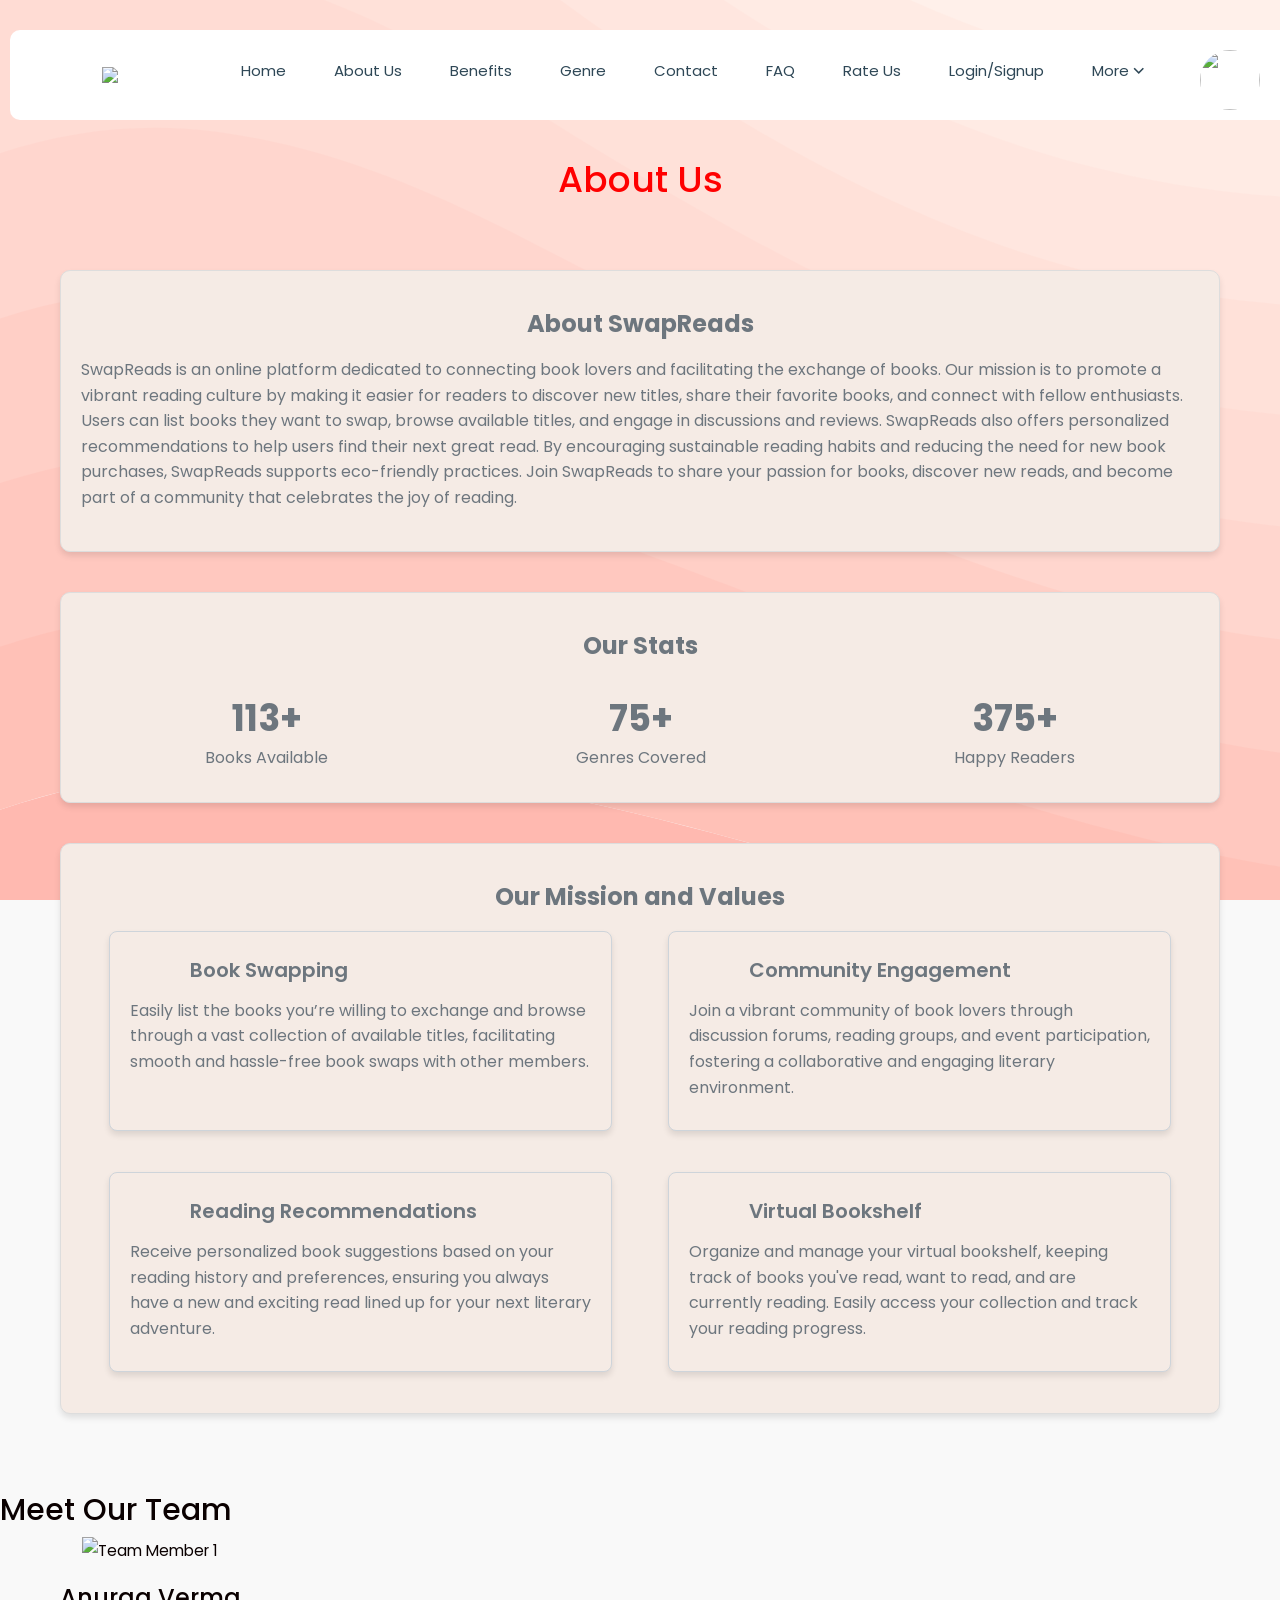
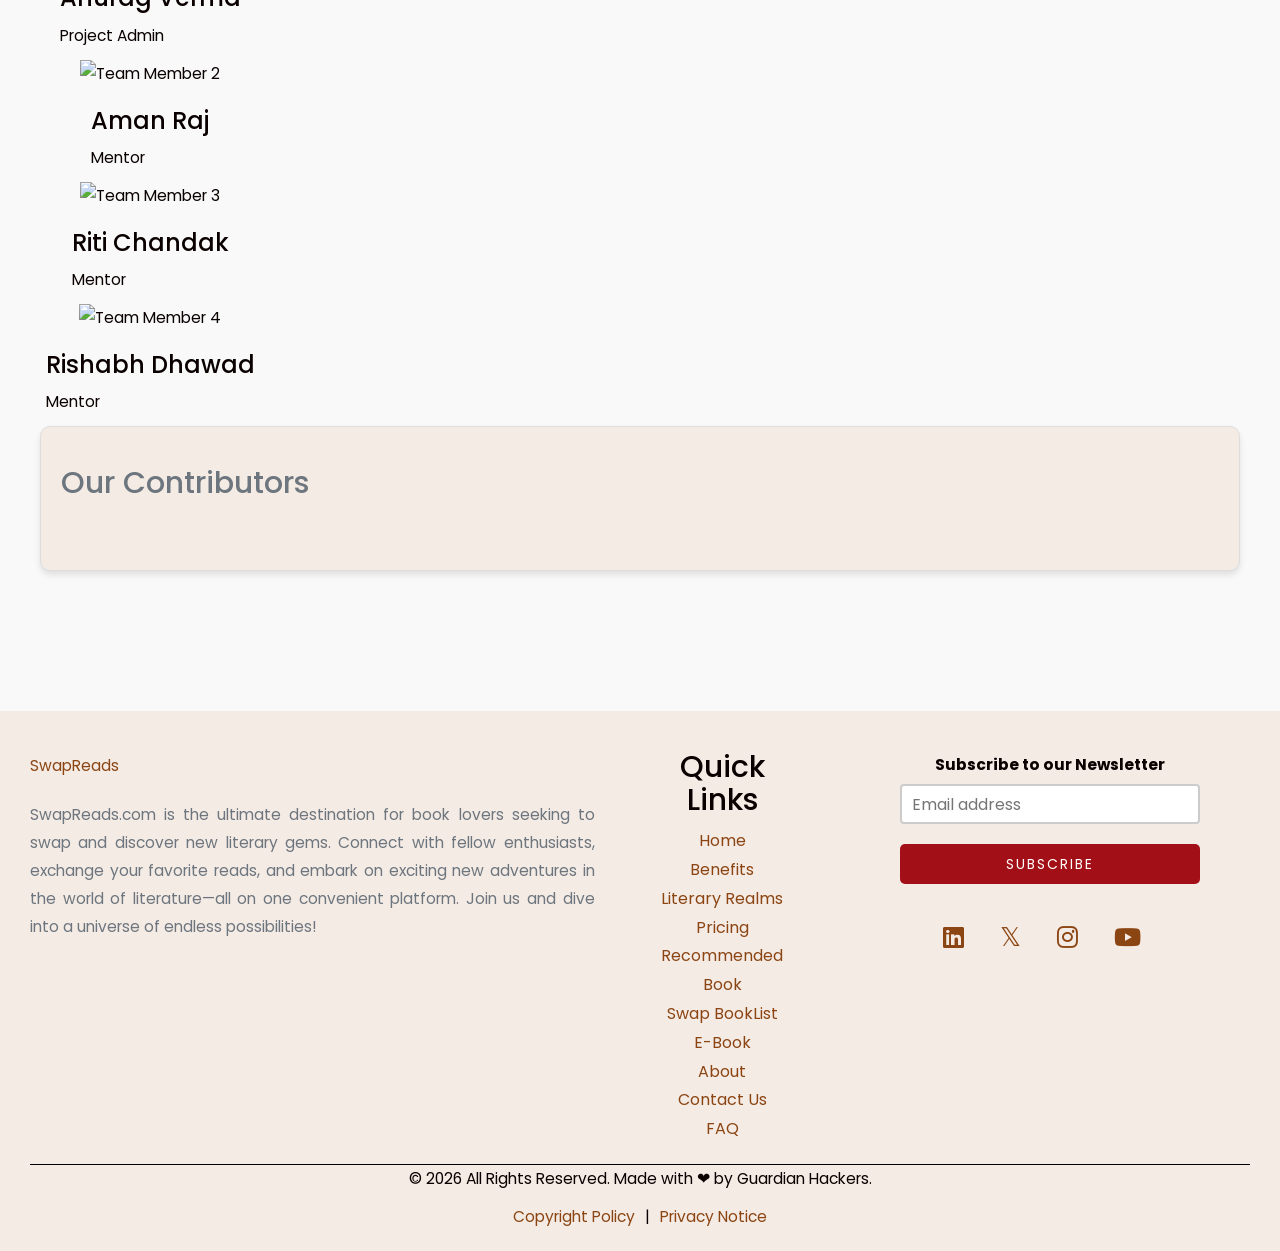
==== commit eb686d32: "updated modal" ====
--- a/assets/html/about.html
+++ b/assets/html/about.html
@@ -24,7 +24,9 @@
   <link rel="stylesheet" href="./assets/css/MenuClick.css">
 
   <script src="https://maxcdn.bootstrapcdn.com/bootstrap/3.4.1/js/bootstrap.min.js"></script>
-  <script src="../js/script.js" defer></script>
+  <script src="../js/rateUsModal.js" defer></script>
+  <script src="../js/script.js"></script>
+  
   <script src="../js/scroll-reveal.js"></script>
   <script type="module" src="https://unpkg.com/ionicons@5.5.2/dist/ionicons/ionicons.esm.js"></script>
   <script nomodule src="https://unpkg.com/ionicons@5.5.2/dist/ionicons/ionicons.js"></script>
@@ -288,6 +290,28 @@
 </head>
 
 <body>
+  <!-- Rate Us Modal Pop up -->
+  <div class="rate-us-modal-wrapper">
+    <div class="rate-us-modal">
+      <a onclick="closeRateUsModal()" class="home_button"></a>
+      <h1 class="rating_heading">Rate Us</h1>
+      <div class="star_rating">
+        <p style="font-weight: 600; color: #A30F17; ">How was your experience?</p>
+        <div class= "stars">
+        <button id= "rate-1" class="star">&#9734;</button>
+        <button id= "rate-2" class="star">&#9734;</button>
+        <button id= "rate-3" class="star">&#9734;</button>
+        <button id= "rate-4" class="star">&#9734;</button>
+        <button id= "rate-5" class="star">&#9734;</button>
+      </div>
+        <p class="current_rating"> 0 of 5</p>
+      </div>
+      <button id="submit_rating" class="submit_button">Submit Rating</button>
+      <p class="thank_you_message">Thank you for rating us!</p>
+    </div>
+  </div>
+
+  <script src="./assets/js/rateUsModal.js" defer></script>
 
 
   <header class="header header-anim" data-header>
@@ -328,7 +352,7 @@
             </li>
 
             <li class="navbar-item">
-              <a href="rate.html" onclick="openRateUsModal(); return false;" class="navbar-link">Rate Us</a>
+              <a href="#rate-us-modal" onclick="openRateUsModal(); return false;" class="navbar-link">Rate Us</a></li>
             </li>
             <li class="navbar-item" id="logout-r">
               <a href="../html/login.html" class="navbar-link">Login/Signup</a>
